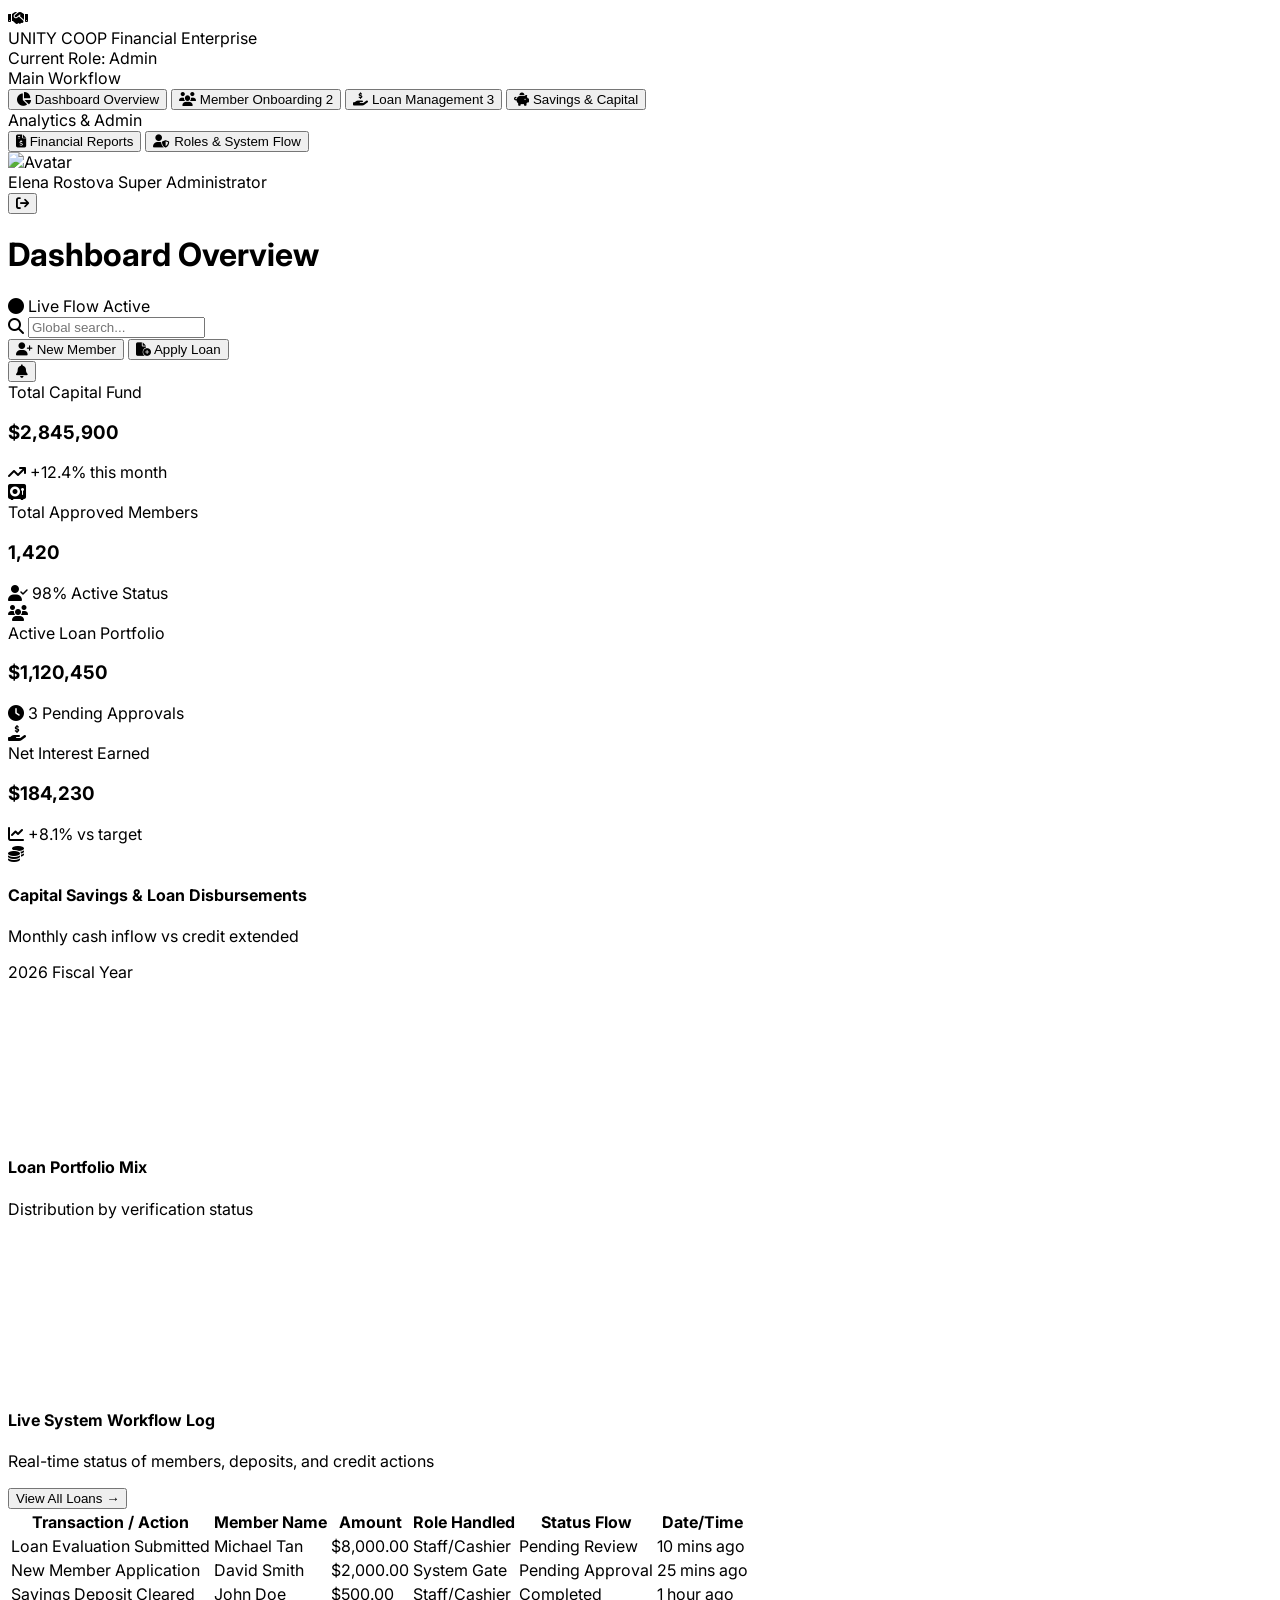
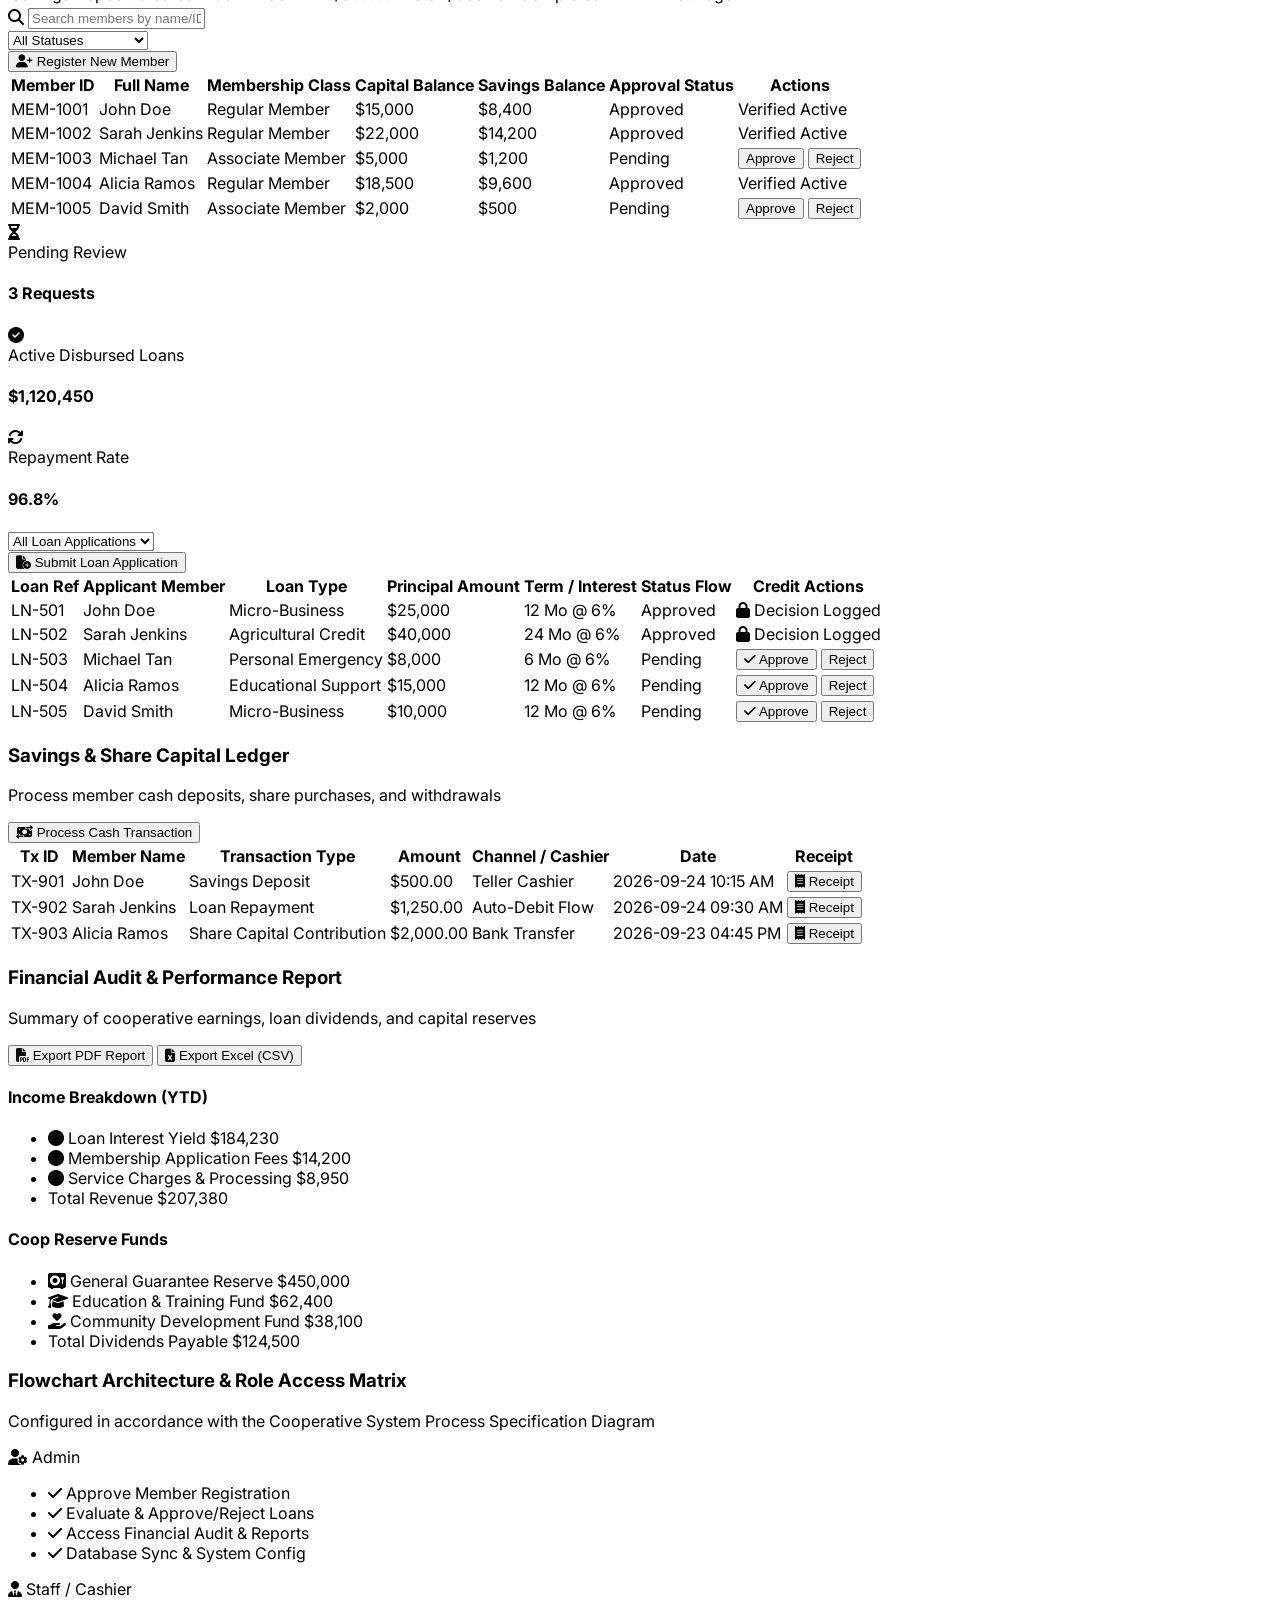
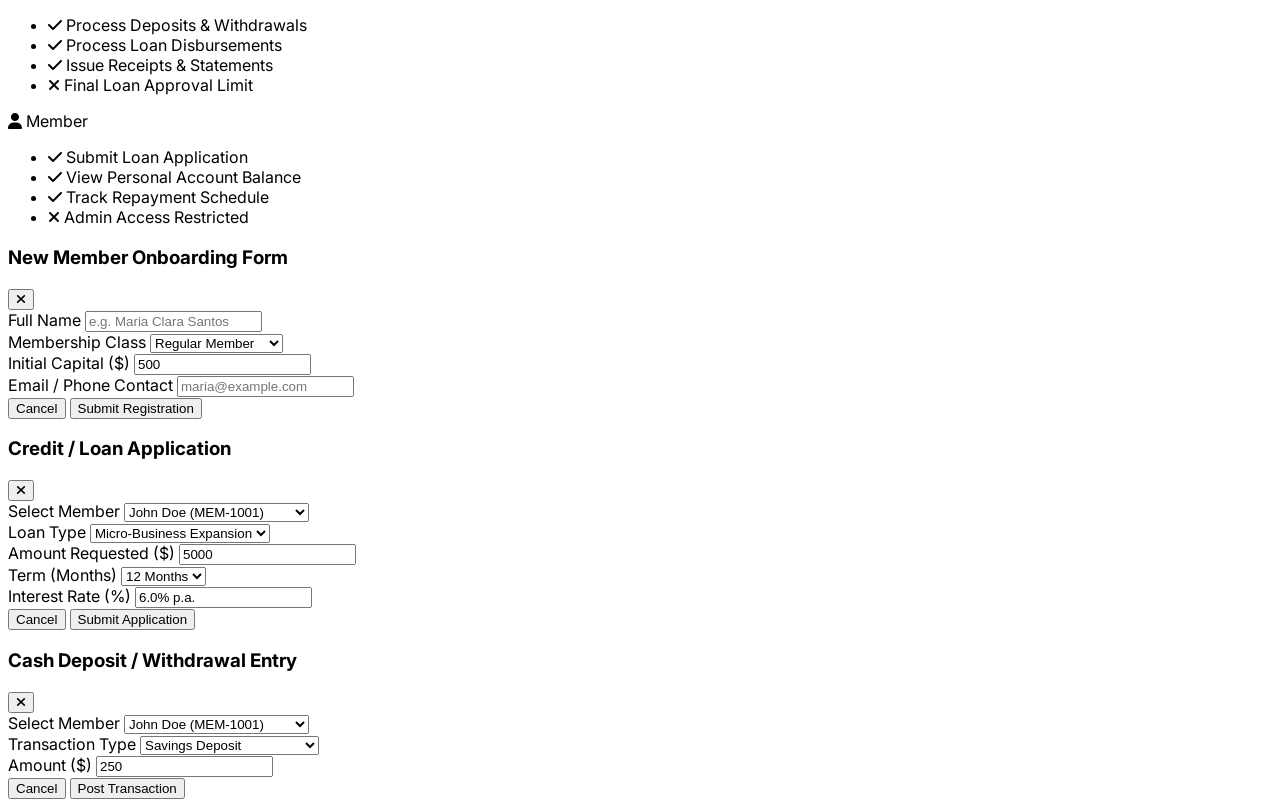
==== index.html @ 960bd4c0 "first push with revisions with the admin dashboard" ====
<!DOCTYPE html>
<html lang="en" class="h-full bg-slate-50">
<head>
    <meta charset="UTF-8">
    <meta name="viewport" content="width=device-width, initial-scale=1.0">
    <title>COOP Financial & Management Dashboard</title>
    <!-- Tailwind CSS CDN -->
    <script src="https://cdn.tailwindcss.com"></script>
    <!-- FontAwesome Icons -->
    <link rel="stylesheet" href="https://cdnjs.cloudflare.com/ajax/libs/font-awesome/6.4.0/css/all.min.css">
    <!-- Chart.js -->
    <script src="https://cdn.jsdelivr.net/npm/chart.js"></script>
    <!-- Tailwind Custom Config -->
    <script>
        tailwind.config = {
            theme: {
                extend: {
                    colors: {
                        coop: {
                            50: '#f0fdf4',
                            100: '#dcfce7',
                            500: '#22c55e',
                            600: '#16a34a',
                            700: '#15803d',
                            800: '#166534',
                            900: '#14532d',
                        }
                    }
                }
            }
        }
    </script>
    <style>
        @import url('https://fonts.googleapis.com/css2?family=Inter:wght@300;400;500;600;700&display=swap');
        body { font-family: 'Inter', sans-serif; }
        .custom-scrollbar::-webkit-scrollbar { width: 6px; height: 6px; }
        .custom-scrollbar::-webkit-scrollbar-track { background: #f1f1f1; }
        .custom-scrollbar::-webkit-scrollbar-thumb { background: #cbd5e1; border-radius: 4px; }
        .custom-scrollbar::-webkit-scrollbar-thumb:hover { background: #94a3b8; }
    </style>
</head>
<body class="h-full font-sans text-slate-800 flex overflow-hidden">

    <div id="toast-container" class="fixed top-5 right-5 z-50 flex flex-col gap-2 pointer-events-none"></div>

    <aside id="sidebar" class="w-64 bg-slate-900 text-slate-300 flex flex-col transition-all duration-300 z-30 flex-shrink-0">
        <!-- Logo / Branding -->
        <div class="h-16 flex items-center justify-between px-4 bg-slate-950 border-b border-slate-800">
            <div class="flex items-center gap-3">
                <div class="w-10 h-10 rounded-xl bg-gradient-to-tr from-coop-600 to-emerald-400 flex items-center justify-center text-white font-bold text-xl shadow-lg shadow-coop-900/50">
                    <i class="fa-solid font-bold fa-handshake"></i>
                </div>
                <div class="flex flex-col">
                    <span class="font-bold text-white text-base tracking-wide leading-tight">UNITY COOP</span>
                    <span class="text-xs text-coop-400 font-medium">Financial Enterprise</span>
                </div>
            </div>
        </div>

        <!-- Role Indicator Banner -->
        <div class="px-4 py-3 bg-slate-800/60 border-b border-slate-800 flex items-center justify-between text-xs">
            <span class="text-slate-400">Current Role:</span>
            <span id="role-badge" class="px-2 py-0.5 rounded-full bg-coop-500/20 text-coop-400 border border-coop-500/30 font-semibold uppercase tracking-wider text-[10px]">
                Admin
            </span>
        </div>

        <!-- Navigation Menu -->
        <nav class="flex-1 py-4 px-3 space-y-1 overflow-y-auto custom-scrollbar">
            <div class="px-3 pb-2 text-[11px] font-semibold text-slate-500 uppercase tracking-wider">Main Workflow</div>
            
            <button onclick="switchTab('dashboard')" id="nav-dashboard" class="nav-btn w-full flex items-center gap-3 px-3 py-2.5 rounded-lg text-sm font-medium transition-colors bg-coop-600 text-white shadow-sm">
                <i class="fa-solid fa-chart-pie w-5 text-center text-base"></i>
                <span>Dashboard Overview</span>
            </button>

            <button onclick="switchTab('members')" id="nav-members" class="nav-btn w-full flex items-center gap-3 px-3 py-2.5 rounded-lg text-sm font-medium text-slate-400 hover:text-slate-200 hover:bg-slate-800/60 transition-colors">
                <i class="fa-solid fa-users w-5 text-center text-base"></i>
                <span>Member Onboarding</span>
                <span id="pending-members-count" class="ml-auto bg-amber-500/20 text-amber-300 text-xs px-2 py-0.5 rounded-full font-bold">2</span>
            </button>

            <button onclick="switchTab('loans')" id="nav-loans" class="nav-btn w-full flex items-center gap-3 px-3 py-2.5 rounded-lg text-sm font-medium text-slate-400 hover:text-slate-200 hover:bg-slate-800/60 transition-colors">
                <i class="fa-solid fa-hand-holding-dollar w-5 text-center text-base"></i>
                <span>Loan Management</span>
                <span id="pending-loans-count" class="ml-auto bg-rose-500/20 text-rose-300 text-xs px-2 py-0.5 rounded-full font-bold">3</span>
            </button>

            <button onclick="switchTab('savings')" id="nav-savings" class="nav-btn w-full flex items-center gap-3 px-3 py-2.5 rounded-lg text-sm font-medium text-slate-400 hover:text-slate-200 hover:bg-slate-800/60 transition-colors">
                <i class="fa-solid fa-piggy-bank w-5 text-center text-base"></i>
                <span>Savings & Capital</span>
            </button>

            <div class="pt-4 px-3 pb-2 text-[11px] font-semibold text-slate-500 uppercase tracking-wider">Analytics & Admin</div>

            <button onclick="switchTab('reports')" id="nav-reports" class="nav-btn w-full flex items-center gap-3 px-3 py-2.5 rounded-lg text-sm font-medium text-slate-400 hover:text-slate-200 hover:bg-slate-800/60 transition-colors">
                <i class="fa-solid fa-file-invoice-dollar w-5 text-center text-base"></i>
                <span>Financial Reports</span>
            </button>

            <button onclick="switchTab('settings')" id="nav-settings" class="nav-btn w-full flex items-center gap-3 px-3 py-2.5 rounded-lg text-sm font-medium text-slate-400 hover:text-slate-200 hover:bg-slate-800/60 transition-colors">
                <i class="fa-solid fa-user-shield w-5 text-center text-base"></i>
                <span>Roles & System Flow</span>
            </button>
        </nav>

        <!-- User Quick Profile Footer -->
        <div class="p-3 bg-slate-950 border-t border-slate-800 flex items-center justify-between">
            <div class="flex items-center gap-3">
                <img src="https://images.unsplash.com/photo-1534528741775-53994a69daeb?auto=format&fit=crop&q=80&w=100" alt="Avatar" class="w-9 h-9 rounded-full object-cover ring-2 ring-coop-500/50">
                <div class="flex flex-col">
                    <span class="text-sm font-semibold text-slate-200 leading-none">Elena Rostova</span>
                    <span class="text-[11px] text-slate-400 mt-1">Super Administrator</span>
                </div>
            </div>
            <button onclick="toggleRoleSwitch()" title="Switch Role Mode" class="text-slate-400 hover:text-white p-1.5 rounded-md hover:bg-slate-800 transition-colors">
                <i class="fa-solid fa-arrow-right-from-bracket"></i>
            </button>
        </div>
    </aside>

    <main class="flex-1 flex flex-col min-w-0 h-full overflow-hidden bg-slate-50">
        
        <!-- Header TopBar -->
        <header class="h-16 bg-white border-b border-slate-200 px-6 flex items-center justify-between z-20 flex-shrink-0">
            <div class="flex items-center gap-4">
                <h1 id="page-title" class="text-xl font-bold text-slate-800 tracking-tight">Dashboard Overview</h1>
                <span class="hidden md:inline-block px-2.5 py-1 text-xs rounded-full bg-slate-100 text-slate-600 font-medium border border-slate-200">
                    <i class="fa-solid fa-circle text-[8px] text-coop-500 mr-1.5 animate-pulse"></i> Live Flow Active
                </span>
            </div>

            <!-- Header Quick Actions & Notifications -->
            <div class="flex items-center gap-3">
                <!-- Search Bar -->
                <div class="relative hidden sm:block">
                    <i class="fa-solid fa-magnifying-glass absolute left-3 top-1/2 -translate-y-1/2 text-slate-400 text-sm"></i>
                    <input type="text" placeholder="Global search..." class="w-48 lg:w-64 pl-9 pr-4 py-1.5 text-sm bg-slate-100 border border-slate-200 rounded-lg focus:outline-none focus:ring-2 focus:ring-coop-500 focus:bg-white transition-all">
                </div>

                <!-- Quick Action Button Modal Triggers -->
                <button onclick="openModal('register-member-modal')" class="bg-coop-600 hover:bg-coop-700 text-white text-xs md:text-sm font-medium px-3.5 py-2 rounded-lg flex items-center gap-2 shadow-sm transition-all">
                    <i class="fa-solid fa-user-plus"></i>
                    <span class="hidden sm:inline">New Member</span>
                </button>

                <button onclick="openModal('apply-loan-modal')" class="bg-indigo-600 hover:bg-indigo-700 text-white text-xs md:text-sm font-medium px-3.5 py-2 rounded-lg flex items-center gap-2 shadow-sm transition-all">
                    <i class="fa-solid fa-file-circle-plus"></i>
                    <span class="hidden sm:inline">Apply Loan</span>
                </button>

                <!-- Notifications Dropdown Trigger -->
                <div class="relative">
                    <button class="p-2 text-slate-500 hover:text-slate-700 hover:bg-slate-100 rounded-lg transition-colors relative">
                        <i class="fa-solid fa-bell text-lg"></i>
                        <span class="absolute top-1.5 right-1.5 w-2.5 h-2.5 bg-rose-500 rounded-full ring-2 ring-white"></span>
                    </button>
                </div>
            </div>
        </header>

        <div id="tab-content" class="flex-1 overflow-y-auto p-4 md:p-6 custom-scrollbar">

            <!-- ================= TAB 1: DASHBOARD OVERVIEW ================= -->
            <section id="view-dashboard" class="tab-view space-y-6">
                <!-- KPI Cards Row -->
                <div class="grid grid-cols-1 sm:grid-cols-2 lg:grid-cols-4 gap-4">
                    
                    <!-- Total Capital -->
                    <div class="bg-white p-5 rounded-2xl border border-slate-200 shadow-sm flex items-center justify-between">
                        <div>
                            <span class="text-xs font-semibold uppercase tracking-wider text-slate-400">Total Capital Fund</span>
                            <h3 id="stat-capital" class="text-2xl font-bold text-slate-800 mt-1">$2,845,900</h3>
                            <span class="text-xs text-emerald-600 font-medium inline-flex items-center gap-1 mt-1">
                                <i class="fa-solid fa-arrow-trend-up"></i> +12.4% this month
                            </span>
                        </div>
                        <div class="w-12 h-12 rounded-xl bg-coop-100 text-coop-700 flex items-center justify-center text-xl">
                            <i class="fa-solid fa-vault"></i>
                        </div>
                    </div>

                    <!-- Active Members -->
                    <div class="bg-white p-5 rounded-2xl border border-slate-200 shadow-sm flex items-center justify-between">
                        <div>
                            <span class="text-xs font-semibold uppercase tracking-wider text-slate-400">Total Approved Members</span>
                            <h3 id="stat-members" class="text-2xl font-bold text-slate-800 mt-1">1,420</h3>
                            <span class="text-xs text-emerald-600 font-medium inline-flex items-center gap-1 mt-1">
                                <i class="fa-solid fa-user-check"></i> 98% Active Status
                            </span>
                        </div>
                        <div class="w-12 h-12 rounded-xl bg-blue-100 text-blue-700 flex items-center justify-center text-xl">
                            <i class="fa-solid fa-users flex-shrink-0"></i>
                        </div>
                    </div>

                    <!-- Active Loans Released -->
                    <div class="bg-white p-5 rounded-2xl border border-slate-200 shadow-sm flex items-center justify-between">
                        <div>
                            <span class="text-xs font-semibold uppercase tracking-wider text-slate-400">Active Loan Portfolio</span>
                            <h3 id="stat-loans" class="text-2xl font-bold text-slate-800 mt-1">$1,120,450</h3>
                            <span class="text-xs text-amber-600 font-medium inline-flex items-center gap-1 mt-1">
                                <i class="fa-solid fa-clock"></i> 3 Pending Approvals
                            </span>
                        </div>
                        <div class="w-12 h-12 rounded-xl bg-amber-100 text-amber-700 flex items-center justify-center text-xl">
                            <i class="fa-solid fa-hand-holding-dollar"></i>
                        </div>
                    </div>

                    <!-- Interest Earned -->
                    <div class="bg-white p-5 rounded-2xl border border-slate-200 shadow-sm flex items-center justify-between">
                        <div>
                            <span class="text-xs font-semibold uppercase tracking-wider text-slate-400">Net Interest Earned</span>
                            <h3 id="stat-interest" class="text-2xl font-bold text-slate-800 mt-1">$184,230</h3>
                            <span class="text-xs text-emerald-600 font-medium inline-flex items-center gap-1 mt-1">
                                <i class="fa-solid fa-chart-line"></i> +8.1% vs target
                            </span>
                        </div>
                        <div class="w-12 h-12 rounded-xl bg-purple-100 text-purple-700 flex items-center justify-center text-xl">
                            <i class="fa-solid fa-coins"></i>
                        </div>
                    </div>
                </div>

                <!-- Charts Section -->
                <div class="grid grid-cols-1 lg:grid-cols-3 gap-6">
                    <!-- Main Financial Graph -->
                    <div class="lg:col-span-2 bg-white p-5 rounded-2xl border border-slate-200 shadow-sm flex flex-col">
                        <div class="flex items-center justify-between mb-4">
                            <div>
                                <h4 class="font-bold text-slate-800">Capital Savings & Loan Disbursements</h4>
                                <p class="text-xs text-slate-500">Monthly cash inflow vs credit extended</p>
                            </div>
                            <span class="text-xs font-medium px-2.5 py-1 bg-slate-100 text-slate-600 rounded-md border border-slate-200">2026 Fiscal Year</span>
                        </div>
                        <div class="flex-1 min-h-[280px]">
                            <canvas id="financialFlowChart"></canvas>
                        </div>
                    </div>

                    <!-- Loan Status Distribution -->
                    <div class="bg-white p-5 rounded-2xl border border-slate-200 shadow-sm flex flex-col">
                        <div class="flex items-center justify-between mb-4">
                            <div>
                                <h4 class="font-bold text-slate-800">Loan Portfolio Mix</h4>
                                <p class="text-xs text-slate-500">Distribution by verification status</p>
                            </div>
                        </div>
                        <div class="flex-1 min-h-[280px] flex items-center justify-center">
                            <canvas id="loanDistributionChart"></canvas>
                        </div>
                    </div>
                </div>

                <!-- Recent Activities Flow Table -->
                <div class="bg-white rounded-2xl border border-slate-200 shadow-sm overflow-hidden">
                    <div class="px-6 py-4 border-b border-slate-100 flex items-center justify-between">
                        <div>
                            <h4 class="font-bold text-slate-800">Live System Workflow Log</h4>
                            <p class="text-xs text-slate-500">Real-time status of members, deposits, and credit actions</p>
                        </div>
                        <button onclick="switchTab('loans')" class="text-xs text-coop-600 hover:text-coop-800 font-semibold">View All Loans &rarr;</button>
                    </div>
                    <div class="overflow-x-auto">
                        <table class="w-full text-left text-sm">
                            <thead class="bg-slate-50 text-slate-500 font-semibold text-xs uppercase border-b border-slate-200">
                                <tr>
                                    <th class="px-6 py-3">Transaction / Action</th>
                                    <th class="px-6 py-3">Member Name</th>
                                    <th class="px-6 py-3">Amount</th>
                                    <th class="px-6 py-3">Role Handled</th>
                                    <th class="px-6 py-3">Status Flow</th>
                                    <th class="px-6 py-3">Date/Time</th>
                                </tr>
                            </thead>
                            <tbody id="recent-logs-table" class="divide-y divide-slate-100 text-slate-700">
                                <!-- Dynamic items loaded via JavaScript -->
                            </tbody>
                        </table>
                    </div>
                </div>
            </section>

            <!-- ================= TAB 2: MEMBER MANAGEMENT ================= -->
            <section id="view-members" class="tab-view hidden space-y-6">
                <!-- Controls Header -->
                <div class="flex flex-col sm:flex-row items-start sm:items-center justify-between gap-4 bg-white p-4 rounded-xl border border-slate-200 shadow-sm">
                    <div class="flex flex-wrap items-center gap-3 w-full sm:w-auto">
                        <!-- Search Box -->
                        <div class="relative flex-1 sm:w-64">
                            <i class="fa-solid fa-magnifying-glass absolute left-3 top-1/2 -translate-y-1/2 text-slate-400 text-sm"></i>
                            <input id="member-search" oninput="renderMembersTable()" type="text" placeholder="Search members by name/ID..." class="w-full pl-9 pr-3 py-1.5 text-sm bg-slate-50 border border-slate-200 rounded-lg focus:outline-none focus:ring-2 focus:ring-coop-500">
                        </div>
                        <!-- Status Filter -->
                        <select id="member-status-filter" onchange="renderMembersTable()" class="py-1.5 px-3 text-sm bg-slate-50 border border-slate-200 rounded-lg focus:outline-none focus:ring-2 focus:ring-coop-500">
                            <option value="ALL">All Statuses</option>
                            <option value="Approved">Approved / Active</option>
                            <option value="Pending">Pending Verification</option>
                            <option value="Rejected">Rejected</option>
                        </select>
                    </div>

                    <button onclick="openModal('register-member-modal')" class="bg-coop-600 hover:bg-coop-700 text-white font-medium text-sm px-4 py-2 rounded-lg flex items-center gap-2 shadow-sm transition-all w-full sm:w-auto justify-center">
                        <i class="fa-solid fa-user-plus"></i> Register New Member
                    </button>
                </div>

                <!-- Member Table -->
                <div class="bg-white rounded-2xl border border-slate-200 shadow-sm overflow-hidden">
                    <div class="overflow-x-auto">
                        <table class="w-full text-left text-sm">
                            <thead class="bg-slate-50 text-slate-500 font-semibold text-xs uppercase border-b border-slate-200">
                                <tr>
                                    <th class="px-6 py-3.5">Member ID</th>
                                    <th class="px-6 py-3.5">Full Name</th>
                                    <th class="px-6 py-3.5">Membership Class</th>
                                    <th class="px-6 py-3.5">Capital Balance</th>
                                    <th class="px-6 py-3.5">Savings Balance</th>
                                    <th class="px-6 py-3.5">Approval Status</th>
                                    <th class="px-6 py-3.5 text-right">Actions</th>
                                </tr>
                            </thead>
                            <tbody id="members-table-body" class="divide-y divide-slate-100">
                                <!-- Rendered dynamically -->
                            </tbody>
                        </table>
                    </div>
                </div>
            </section>

            <!-- ================= TAB 3: LOAN MANAGEMENT ================= -->
            <section id="view-loans" class="tab-view hidden space-y-6">
                <!-- Header Stats Cards for Loans -->
                <div class="grid grid-cols-1 md:grid-cols-3 gap-4">
                    <div class="bg-white p-4 rounded-xl border border-slate-200 flex items-center gap-4">
                        <div class="p-3 bg-amber-50 text-amber-600 rounded-lg text-lg"><i class="fa-solid fa-hourglass-half"></i></div>
                        <div>
                            <span class="text-xs text-slate-400 font-medium">Pending Review</span>
                            <h4 id="count-pending-loans" class="text-xl font-bold text-slate-800">3 Requests</h4>
                        </div>
                    </div>
                    <div class="bg-white p-4 rounded-xl border border-slate-200 flex items-center gap-4">
                        <div class="p-3 bg-emerald-50 text-emerald-600 rounded-lg text-lg"><i class="fa-solid fa-circle-check"></i></div>
                        <div>
                            <span class="text-xs text-slate-400 font-medium">Active Disbursed Loans</span>
                            <h4 id="count-active-loans" class="text-xl font-bold text-slate-800">$1,120,450</h4>
                        </div>
                    </div>
                    <div class="bg-white p-4 rounded-xl border border-slate-200 flex items-center gap-4">
                        <div class="p-3 bg-blue-50 text-blue-600 rounded-lg text-lg"><i class="fa-solid fa-arrows-rotate"></i></div>
                        <div>
                            <span class="text-xs text-slate-400 font-medium">Repayment Rate</span>
                            <h4 class="text-xl font-bold text-slate-800">96.8%</h4>
                        </div>
                    </div>
                </div>

                <!-- Loan Filters & Trigger -->
                <div class="flex flex-col sm:flex-row items-center justify-between gap-4 bg-white p-4 rounded-xl border border-slate-200 shadow-sm">
                    <div class="flex items-center gap-3 w-full sm:w-auto">
                        <select id="loan-status-filter" onchange="renderLoansTable()" class="py-1.5 px-3 text-sm bg-slate-50 border border-slate-200 rounded-lg focus:outline-none focus:ring-2 focus:ring-coop-500">
                            <option value="ALL">All Loan Applications</option>
                            <option value="Pending">Pending Evaluation</option>
                            <option value="Approved">Approved / Active</option>
                            <option value="Rejected">Rejected</option>
                            <option value="Fully Paid">Fully Paid</option>
                        </select>
                    </div>

                    <button onclick="openModal('apply-loan-modal')" class="bg-indigo-600 hover:bg-indigo-700 text-white font-medium text-sm px-4 py-2 rounded-lg flex items-center gap-2 shadow-sm transition-all w-full sm:w-auto justify-center">
                        <i class="fa-solid fa-file-circle-plus"></i> Submit Loan Application
                    </button>
                </div>

                <!-- Loans Table -->
                <div class="bg-white rounded-2xl border border-slate-200 shadow-sm overflow-hidden">
                    <div class="overflow-x-auto">
                        <table class="w-full text-left text-sm">
                            <thead class="bg-slate-50 text-slate-500 font-semibold text-xs uppercase border-b border-slate-200">
                                <tr>
                                    <th class="px-6 py-3.5">Loan Ref</th>
                                    <th class="px-6 py-3.5">Applicant Member</th>
                                    <th class="px-6 py-3.5">Loan Type</th>
                                    <th class="px-6 py-3.5">Principal Amount</th>
                                    <th class="px-6 py-3.5">Term / Interest</th>
                                    <th class="px-6 py-3.5">Status Flow</th>
                                    <th class="px-6 py-3.5 text-right">Credit Actions</th>
                                </tr>
                            </thead>
                            <tbody id="loans-table-body" class="divide-y divide-slate-100">
                                <!-- Rendered dynamically -->
                            </tbody>
                        </table>
                    </div>
                </div>
            </section>

            <!-- ================= TAB 4: SAVINGS & CAPITAL ================= -->
            <section id="view-savings" class="tab-view hidden space-y-6">
                <div class="flex items-center justify-between bg-white p-4 rounded-xl border border-slate-200 shadow-sm">
                    <div>
                        <h3 class="font-bold text-slate-800">Savings & Share Capital Ledger</h3>
                        <p class="text-xs text-slate-500">Process member cash deposits, share purchases, and withdrawals</p>
                    </div>

                    <button onclick="openModal('deposit-withdrawal-modal')" class="bg-coop-600 hover:bg-coop-700 text-white text-sm font-medium px-4 py-2 rounded-lg flex items-center gap-2 shadow-sm">
                        <i class="fa-solid fa-money-bill-transfer"></i> Process Cash Transaction
                    </button>
                </div>

                <!-- Savings Table -->
                <div class="bg-white rounded-2xl border border-slate-200 shadow-sm overflow-hidden">
                    <div class="overflow-x-auto">
                        <table class="w-full text-left text-sm">
                            <thead class="bg-slate-50 text-slate-500 font-semibold text-xs uppercase border-b border-slate-200">
                                <tr>
                                    <th class="px-6 py-3.5">Tx ID</th>
                                    <th class="px-6 py-3.5">Member Name</th>
                                    <th class="px-6 py-3.5">Transaction Type</th>
                                    <th class="px-6 py-3.5">Amount</th>
                                    <th class="px-6 py-3.5">Channel / Cashier</th>
                                    <th class="px-6 py-3.5">Date</th>
                                    <th class="px-6 py-3.5 text-right">Receipt</th>
                                </tr>
                            </thead>
                            <tbody id="transactions-table-body" class="divide-y divide-slate-100">
                                <!-- Dynamic Content -->
                            </tbody>
                        </table>
                    </div>
                </div>
            </section>

            <!-- ================= TAB 5: REPORTS & ANALYTICS ================= -->
            <section id="view-reports" class="tab-view hidden space-y-6">
                <!-- Report Header Bar -->
                <div class="bg-white p-5 rounded-2xl border border-slate-200 shadow-sm flex flex-col md:flex-row md:items-center justify-between gap-4">
                    <div>
                        <h3 class="font-bold text-slate-800 text-lg">Financial Audit & Performance Report</h3>
                        <p class="text-xs text-slate-500">Summary of cooperative earnings, loan dividends, and capital reserves</p>
                    </div>

                    <div class="flex items-center gap-3">
                        <button onclick="triggerExport('PDF')" class="px-4 py-2 bg-slate-100 hover:bg-slate-200 text-slate-700 border border-slate-300 rounded-lg text-sm font-medium flex items-center gap-2">
                            <i class="fa-solid fa-file-pdf text-rose-600"></i> Export PDF Report
                        </button>
                        <button onclick="triggerExport('Excel')" class="px-4 py-2 bg-slate-100 hover:bg-slate-200 text-slate-700 border border-slate-300 rounded-lg text-sm font-medium flex items-center gap-2">
                            <i class="fa-solid fa-file-excel text-emerald-600"></i> Export Excel (CSV)
                        </button>
                    </div>
                </div>

                <!-- Analytics Breakdown Grid -->
                <div class="grid grid-cols-1 md:grid-cols-2 gap-6">
                    <div class="bg-white p-5 rounded-2xl border border-slate-200 shadow-sm">
                        <h4 class="font-bold text-slate-800 mb-2">Income Breakdown (YTD)</h4>
                        <ul class="divide-y divide-slate-100 text-sm">
                            <li class="py-3 flex justify-between">
                                <span class="text-slate-600"><i class="fa-solid fa-circle text-[10px] text-coop-500 mr-2"></i> Loan Interest Yield</span>
                                <span class="font-bold text-slate-800">$184,230</span>
                            </li>
                            <li class="py-3 flex justify-between">
                                <span class="text-slate-600"><i class="fa-solid fa-circle text-[10px] text-blue-500 mr-2"></i> Membership Application Fees</span>
                                <span class="font-bold text-slate-800">$14,200</span>
                            </li>
                            <li class="py-3 flex justify-between">
                                <span class="text-slate-600"><i class="fa-solid fa-circle text-[10px] text-amber-500 mr-2"></i> Service Charges & Processing</span>
                                <span class="font-bold text-slate-800">$8,950</span>
                            </li>
                            <li class="py-3 flex justify-between font-bold border-t-2 border-slate-200 pt-3">
                                <span>Total Revenue</span>
                                <span class="text-coop-700">$207,380</span>
                            </li>
                        </ul>
                    </div>

                    <div class="bg-white p-5 rounded-2xl border border-slate-200 shadow-sm">
                        <h4 class="font-bold text-slate-800 mb-2">Coop Reserve Funds</h4>
                        <ul class="divide-y divide-slate-100 text-sm">
                            <li class="py-3 flex justify-between">
                                <span class="text-slate-600"><i class="fa-solid fa-vault mr-2 text-slate-400"></i> General Guarantee Reserve</span>
                                <span class="font-bold text-slate-800">$450,000</span>
                            </li>
                            <li class="py-3 flex justify-between">
                                <span class="text-slate-600"><i class="fa-solid fa-graduation-cap mr-2 text-slate-400"></i> Education & Training Fund</span>
                                <span class="font-bold text-slate-800">$62,400</span>
                            </li>
                            <li class="py-3 flex justify-between">
                                <span class="text-slate-600"><i class="fa-solid fa-hand-holding-heart mr-2 text-slate-400"></i> Community Development Fund</span>
                                <span class="font-bold text-slate-800">$38,100</span>
                            </li>
                            <li class="py-3 flex justify-between font-bold border-t-2 border-slate-200 pt-3">
                                <span>Total Dividends Payable</span>
                                <span class="text-indigo-600">$124,500</span>
                            </li>
                        </ul>
                    </div>
                </div>
            </section>

            <!-- ================= TAB 6: ROLES & SYSTEM FLOW ================= -->
            <section id="view-settings" class="tab-view hidden space-y-6">
                <!-- System Architecture Map Reference -->
                <div class="bg-white p-6 rounded-2xl border border-slate-200 shadow-sm">
                    <h3 class="font-bold text-slate-800 text-lg mb-1">Flowchart Architecture & Role Access Matrix</h3>
                    <p class="text-xs text-slate-500 mb-6">Configured in accordance with the Cooperative System Process Specification Diagram</p>

                    <div class="grid grid-cols-1 md:grid-cols-3 gap-6">
                        <!-- Admin Card -->
                        <div class="p-4 rounded-xl border border-slate-200 bg-slate-50/50">
                            <div class="flex items-center gap-2 mb-3">
                                <span class="p-2 rounded-lg bg-coop-100 text-coop-800 text-xs font-bold uppercase"><i class="fa-solid fa-user-gear mr-1"></i> Admin</span>
                            </div>
                            <ul class="text-xs space-y-2 text-slate-600">
                                <li class="flex items-center gap-1.5"><i class="fa-solid fa-check text-coop-600"></i> Approve Member Registration</li>
                                <li class="flex items-center gap-1.5"><i class="fa-solid fa-check text-coop-600"></i> Evaluate & Approve/Reject Loans</li>
                                <li class="flex items-center gap-1.5"><i class="fa-solid fa-check text-coop-600"></i> Access Financial Audit & Reports</li>
                                <li class="flex items-center gap-1.5"><i class="fa-solid fa-check text-coop-600"></i> Database Sync & System Config</li>
                            </ul>
                        </div>

                        <!-- Staff / Cashier Card -->
                        <div class="p-4 rounded-xl border border-slate-200 bg-slate-50/50">
                            <div class="flex items-center gap-2 mb-3">
                                <span class="p-2 rounded-lg bg-blue-100 text-blue-800 text-xs font-bold uppercase"><i class="fa-solid fa-user-tie mr-1"></i> Staff / Cashier</span>
                            </div>
                            <ul class="text-xs space-y-2 text-slate-600">
                                <li class="flex items-center gap-1.5"><i class="fa-solid fa-check text-coop-600"></i> Process Deposits & Withdrawals</li>
                                <li class="flex items-center gap-1.5"><i class="fa-solid fa-check text-coop-600"></i> Process Loan Disbursements</li>
                                <li class="flex items-center gap-1.5"><i class="fa-solid fa-check text-coop-600"></i> Issue Receipts & Statements</li>
                                <li class="flex items-center gap-1.5"><i class="fa-solid fa-xmark text-slate-400"></i> Final Loan Approval Limit</li>
                            </ul>
                        </div>

                        <!-- Member Card -->
                        <div class="p-4 rounded-xl border border-slate-200 bg-slate-50/50">
                            <div class="flex items-center gap-2 mb-3">
                                <span class="p-2 rounded-lg bg-purple-100 text-purple-800 text-xs font-bold uppercase"><i class="fa-solid fa-user mr-1"></i> Member</span>
                            </div>
                            <ul class="text-xs space-y-2 text-slate-600">
                                <li class="flex items-center gap-1.5"><i class="fa-solid fa-check text-coop-600"></i> Submit Loan Application</li>
                                <li class="flex items-center gap-1.5"><i class="fa-solid fa-check text-coop-600"></i> View Personal Account Balance</li>
                                <li class="flex items-center gap-1.5"><i class="fa-solid fa-check text-coop-600"></i> Track Repayment Schedule</li>
                                <li class="flex items-center gap-1.5"><i class="fa-solid fa-xmark text-slate-400"></i> Admin Access Restricted</li>
                            </ul>
                        </div>
                    </div>
                </div>
            </section>
        </div>
    </main>

    
    <!-- MODAL 1: REGISTER MEMBER MODAL -->
    <div id="register-member-modal" class="fixed inset-0 z-50 flex items-center justify-center bg-slate-900/50 backdrop-blur-sm hidden transition-opacity">
        <div class="bg-white rounded-2xl shadow-xl w-full max-w-lg overflow-hidden transform transition-all p-6">
            <div class="flex items-center justify-between pb-4 border-b border-slate-100">
                <h3 class="font-bold text-slate-800 text-lg">New Member Onboarding Form</h3>
                <button onclick="closeModal('register-member-modal')" class="text-slate-400 hover:text-slate-600 p-1 rounded-lg">
                    <i class="fa-solid fa-xmark text-xl"></i>
                </button>
            </div>

            <form id="form-register-member" onsubmit="handleRegisterMember(event)" class="mt-4 space-y-4">
                <div>
                    <label class="block text-xs font-semibold text-slate-600 uppercase mb-1">Full Name</label>
                    <input type="text" id="reg-name" required placeholder="e.g. Maria Clara Santos" class="w-full px-3 py-2 text-sm border border-slate-200 rounded-lg focus:ring-2 focus:ring-coop-500 focus:outline-none">
                </div>

                <div class="grid grid-cols-2 gap-4">
                    <div>
                        <label class="block text-xs font-semibold text-slate-600 uppercase mb-1">Membership Class</label>
                        <select id="reg-class" class="w-full px-3 py-2 text-sm border border-slate-200 rounded-lg focus:ring-2 focus:ring-coop-500 focus:outline-none">
                            <option value="Regular Member">Regular Member</option>
                            <option value="Associate Member">Associate Member</option>
                        </select>
                    </div>
                    <div>
                        <label class="block text-xs font-semibold text-slate-600 uppercase mb-1">Initial Capital ($)</label>
                        <input type="number" id="reg-capital" required min="100" value="500" class="w-full px-3 py-2 text-sm border border-slate-200 rounded-lg focus:ring-2 focus:ring-coop-500 focus:outline-none">
                    </div>
                </div>

                <div>
                    <label class="block text-xs font-semibold text-slate-600 uppercase mb-1">Email / Phone Contact</label>
                    <input type="text" id="reg-contact" placeholder="maria@example.com" class="w-full px-3 py-2 text-sm border border-slate-200 rounded-lg focus:ring-2 focus:ring-coop-500 focus:outline-none">
                </div>

                <div class="pt-4 border-t border-slate-100 flex items-center justify-end gap-3">
                    <button type="button" onclick="closeModal('register-member-modal')" class="px-4 py-2 text-sm text-slate-600 hover:bg-slate-100 rounded-lg">Cancel</button>
                    <button type="submit" class="px-4 py-2 text-sm bg-coop-600 hover:bg-coop-700 text-white font-medium rounded-lg shadow-sm">Submit Registration</button>
                </div>
            </form>
        </div>
    </div>

    <!-- MODAL 2: APPLY FOR LOAN MODAL -->
    <div id="apply-loan-modal" class="fixed inset-0 z-50 flex items-center justify-center bg-slate-900/50 backdrop-blur-sm hidden transition-opacity">
        <div class="bg-white rounded-2xl shadow-xl w-full max-w-lg overflow-hidden transform transition-all p-6">
            <div class="flex items-center justify-between pb-4 border-b border-slate-100">
                <h3 class="font-bold text-slate-800 text-lg">Credit / Loan Application</h3>
                <button onclick="closeModal('apply-loan-modal')" class="text-slate-400 hover:text-slate-600 p-1 rounded-lg">
                    <i class="fa-solid fa-xmark text-xl"></i>
                </button>
            </div>

            <form id="form-apply-loan" onsubmit="handleApplyLoan(event)" class="mt-4 space-y-4">
                <div>
                    <label class="block text-xs font-semibold text-slate-600 uppercase mb-1">Select Member</label>
                    <select id="loan-member-id" required class="w-full px-3 py-2 text-sm border border-slate-200 rounded-lg focus:ring-2 focus:ring-coop-500 focus:outline-none">
                        <!-- Populated dynamically -->
                    </select>
                </div>

                <div class="grid grid-cols-2 gap-4">
                    <div>
                        <label class="block text-xs font-semibold text-slate-600 uppercase mb-1">Loan Type</label>
                        <select id="loan-type" class="w-full px-3 py-2 text-sm border border-slate-200 rounded-lg focus:ring-2 focus:ring-coop-500 focus:outline-none">
                            <option value="Micro-Business">Micro-Business Expansion</option>
                            <option value="Personal Emergency">Personal Emergency</option>
                            <option value="Agricultural Credit">Agricultural Credit</option>
                            <option value="Educational Support">Educational Support</option>
                        </select>
                    </div>
                    <div>
                        <label class="block text-xs font-semibold text-slate-600 uppercase mb-1">Amount Requested ($)</label>
                        <input type="number" id="loan-amount" required min="500" value="5000" class="w-full px-3 py-2 text-sm border border-slate-200 rounded-lg focus:ring-2 focus:ring-coop-500 focus:outline-none">
                    </div>
                </div>

                <div class="grid grid-cols-2 gap-4">
                    <div>
                        <label class="block text-xs font-semibold text-slate-600 uppercase mb-1">Term (Months)</label>
                        <select id="loan-term" class="w-full px-3 py-2 text-sm border border-slate-200 rounded-lg focus:ring-2 focus:ring-coop-500 focus:outline-none">
                            <option value="6">6 Months</option>
                            <option value="12" selected>12 Months</option>
                            <option value="24">24 Months</option>
                        </select>
                    </div>
                    <div>
                        <label class="block text-xs font-semibold text-slate-600 uppercase mb-1">Interest Rate (%)</label>
                        <input type="text" value="6.0% p.a." readonly class="w-full px-3 py-2 text-sm bg-slate-100 border border-slate-200 text-slate-500 rounded-lg">
                    </div>
                </div>

                <div class="pt-4 border-t border-slate-100 flex items-center justify-end gap-3">
                    <button type="button" onclick="closeModal('apply-loan-modal')" class="px-4 py-2 text-sm text-slate-600 hover:bg-slate-100 rounded-lg">Cancel</button>
                    <button type="submit" class="px-4 py-2 text-sm bg-indigo-600 hover:bg-indigo-700 text-white font-medium rounded-lg shadow-sm">Submit Application</button>
                </div>
            </form>
        </div>
    </div>

    <!-- MODAL 3: CASH DEPOSIT / WITHDRAWAL MODAL -->
    <div id="deposit-withdrawal-modal" class="fixed inset-0 z-50 flex items-center justify-center bg-slate-900/50 backdrop-blur-sm hidden transition-opacity">
        <div class="bg-white rounded-2xl shadow-xl w-full max-w-lg overflow-hidden transform transition-all p-6">
            <div class="flex items-center justify-between pb-4 border-b border-slate-100">
                <h3 class="font-bold text-slate-800 text-lg">Cash Deposit / Withdrawal Entry</h3>
                <button onclick="closeModal('deposit-withdrawal-modal')" class="text-slate-400 hover:text-slate-600 p-1 rounded-lg">
                    <i class="fa-solid fa-xmark text-xl"></i>
                </button>
            </div>

            <form id="form-tx" onsubmit="handleTransactionSubmit(event)" class="mt-4 space-y-4">
                <div>
                    <label class="block text-xs font-semibold text-slate-600 uppercase mb-1">Select Member</label>
                    <select id="tx-member-id" required class="w-full px-3 py-2 text-sm border border-slate-200 rounded-lg focus:ring-2 focus:ring-coop-500 focus:outline-none">
                        <!-- Populated dynamically -->
                    </select>
                </div>

                <div class="grid grid-cols-2 gap-4">
                    <div>
                        <label class="block text-xs font-semibold text-slate-600 uppercase mb-1">Transaction Type</label>
                        <select id="tx-type" class="w-full px-3 py-2 text-sm border border-slate-200 rounded-lg focus:ring-2 focus:ring-coop-500 focus:outline-none">
                            <option value="Deposit">Savings Deposit</option>
                            <option value="Share Capital">Share Capital Contribution</option>
                            <option value="Withdrawal">Savings Withdrawal</option>
                            <option value="Loan Payment">Loan Repayment</option>
                        </select>
                    </div>
                    <div>
                        <label class="block text-xs font-semibold text-slate-600 uppercase mb-1">Amount ($)</label>
                        <input type="number" id="tx-amount" required min="10" value="250" class="w-full px-3 py-2 text-sm border border-slate-200 rounded-lg focus:ring-2 focus:ring-coop-500 focus:outline-none">
                    </div>
                </div>

                <div class="pt-4 border-t border-slate-100 flex items-center justify-end gap-3">
                    <button type="button" onclick="closeModal('deposit-withdrawal-modal')" class="px-4 py-2 text-sm text-slate-600 hover:bg-slate-100 rounded-lg">Cancel</button>
                    <button type="submit" class="px-4 py-2 text-sm bg-coop-600 hover:bg-coop-700 text-white font-medium rounded-lg shadow-sm">Post Transaction</button>
                </div>
            </form>
        </div>
    </div>

    <script>
        // Global Application State (Flow Chart Synced Data)
        let membersData = [
            { id: 'MEM-1001', name: 'John Doe', type: 'Regular Member', capital: 15000, savings: 8400, status: 'Approved' },
            { id: 'MEM-1002', name: 'Sarah Jenkins', type: 'Regular Member', capital: 22000, savings: 14200, status: 'Approved' },
            { id: 'MEM-1003', name: 'Michael Tan', type: 'Associate Member', capital: 5000, savings: 1200, status: 'Pending' },
            { id: 'MEM-1004', name: 'Alicia Ramos', type: 'Regular Member', capital: 18500, savings: 9600, status: 'Approved' },
            { id: 'MEM-1005', name: 'David Smith', type: 'Associate Member', capital: 2000, savings: 500, status: 'Pending' }
        ];

        let loansData = [
            { id: 'LN-501', memberId: 'MEM-1001', memberName: 'John Doe', type: 'Micro-Business', amount: 25000, term: '12 Mo', interest: '6%', status: 'Approved' },
            { id: 'LN-502', memberId: 'MEM-1002', memberName: 'Sarah Jenkins', type: 'Agricultural Credit', amount: 40000, term: '24 Mo', interest: '6%', status: 'Approved' },
            { id: 'LN-503', memberId: 'MEM-1003', memberName: 'Michael Tan', type: 'Personal Emergency', amount: 8000, term: '6 Mo', interest: '6%', status: 'Pending' },
            { id: 'LN-504', memberId: 'MEM-1004', memberName: 'Alicia Ramos', type: 'Educational Support', amount: 15000, term: '12 Mo', interest: '6%', status: 'Pending' },
            { id: 'LN-505', memberId: 'MEM-1005', memberName: 'David Smith', type: 'Micro-Business', amount: 10000, term: '12 Mo', interest: '6%', status: 'Pending' }
        ];

        let transactionsData = [
            { id: 'TX-901', memberName: 'John Doe', type: 'Savings Deposit', amount: '$500.00', channel: 'Teller Cashier', date: '2026-09-24 10:15 AM' },
            { id: 'TX-902', memberName: 'Sarah Jenkins', type: 'Loan Repayment', amount: '$1,250.00', channel: 'Auto-Debit Flow', date: '2026-09-24 09:30 AM' },
            { id: 'TX-903', memberName: 'Alicia Ramos', type: 'Share Capital Contribution', amount: '$2,000.00', channel: 'Bank Transfer', date: '2026-09-23 04:45 PM' }
        ];

        let systemLogs = [
            { action: 'Loan Evaluation Submitted', member: 'Michael Tan', amount: '$8,000.00', role: 'Staff/Cashier', status: 'Pending Review', date: '10 mins ago' },
            { action: 'New Member Application', member: 'David Smith', amount: '$2,000.00', role: 'System Gate', status: 'Pending Approval', date: '25 mins ago' },
            { action: 'Savings Deposit Cleared', member: 'John Doe', amount: '$500.00', role: 'Staff/Cashier', status: 'Completed', date: '1 hour ago' }
        ];

        let currentRole = 'Admin'; // Admin | Cashier | Member
        let financialChartInstance = null;
        let loanChartInstance = null;

        // Initialize App on DOM Ready
        window.onload = function() {
            renderRecentLogs();
            renderMembersTable();
            renderLoansTable();
            renderTransactionsTable();
            populateMemberDropdowns();
            initCharts();
            updateCounts();
        };

        // Navigation Switching Logic
        function switchTab(tabName) {
            // Hide all tabs
            document.querySelectorAll('.tab-view').forEach(view => view.classList.add('hidden'));
            
            // Deactivate all nav buttons
            document.querySelectorAll('.nav-btn').forEach(btn => {
                btn.classList.remove('bg-coop-600', 'text-white', 'shadow-sm');
                btn.classList.add('text-slate-400', 'hover:text-slate-200', 'hover:bg-slate-800/60');
            });

            // Show selected tab
            const targetView = document.getElementById(`view-${tabName}`);
            if(targetView) targetView.classList.remove('hidden');

            // Highlight active button
            const activeBtn = document.getElementById(`nav-${tabName}`);
            if(activeBtn) {
                activeBtn.classList.add('bg-coop-600', 'text-white', 'shadow-sm');
                activeBtn.classList.remove('text-slate-400', 'hover:text-slate-200', 'hover:bg-slate-800/60');
            }

            // Update Header Title
            const titles = {
                'dashboard': 'Dashboard Overview',
                'members': 'Member Management & Onboarding',
                'loans': 'Loan Application & Credit Workflow',
                'savings': 'Savings & Financial Transactions',
                'reports': 'Financial Audit & Reports',
                'settings': 'Role & Architecture Specification'
            };
            document.getElementById('page-title').innerText = titles[tabName] || 'Dashboard';
        }

        function renderRecentLogs() {
            const tbody = document.getElementById('recent-logs-table');
            tbody.innerHTML = systemLogs.map(log => `
                <tr class="hover:bg-slate-50 transition-colors">
                    <td class="px-6 py-4 font-semibold text-slate-800">${log.action}</td>
                    <td class="px-6 py-4">${log.member}</td>
                    <td class="px-6 py-4 font-medium text-slate-800">${log.amount}</td>
                    <td class="px-6 py-4"><span class="px-2 py-1 bg-slate-100 text-slate-600 rounded text-xs">${log.role}</span></td>
                    <td class="px-6 py-4">
                        <span class="px-2.5 py-1 rounded-full text-xs font-semibold ${
                            log.status === 'Completed' ? 'bg-emerald-100 text-emerald-800' : 'bg-amber-100 text-amber-800'
                        }">${log.status}</span>
                    </td>
                    <td class="px-6 py-4 text-xs text-slate-400">${log.date}</td>
                </tr>
            `).join('');
        }

        function renderMembersTable() {
            const tbody = document.getElementById('members-table-body');
            const searchVal = document.getElementById('member-search').value.toLowerCase();
            const statusVal = document.getElementById('member-status-filter').value;

            const filtered = membersData.filter(m => {
                const matchesSearch = m.name.toLowerCase().includes(searchVal) || m.id.toLowerCase().includes(searchVal);
                const matchesStatus = statusVal === 'ALL' || m.status === statusVal;
                return matchesSearch && matchesStatus;
            });

            tbody.innerHTML = filtered.map(m => `
                <tr class="hover:bg-slate-50 transition-colors">
                    <td class="px-6 py-4 font-mono text-xs text-slate-500">${m.id}</td>
                    <td class="px-6 py-4 font-bold text-slate-800">${m.name}</td>
                    <td class="px-6 py-4 text-xs"><span class="px-2.5 py-1 bg-slate-100 text-slate-700 rounded-md font-medium">${m.type}</span></td>
                    <td class="px-6 py-4 font-medium text-slate-800">$${m.capital.toLocaleString()}</td>
                    <td class="px-6 py-4 font-medium text-coop-700">$${m.savings.toLocaleString()}</td>
                    <td class="px-6 py-4">
                        <span class="px-2.5 py-1 rounded-full text-xs font-semibold ${
                            m.status === 'Approved' ? 'bg-emerald-100 text-emerald-800' : 
                            m.status === 'Pending' ? 'bg-amber-100 text-amber-800' : 'bg-rose-100 text-rose-800'
                        }">${m.status}</span>
                    </td>
                    <td class="px-6 py-4 text-right space-x-1">
                        ${m.status === 'Pending' ? `
                            <button onclick="approveMember('${m.id}')" class="px-2.5 py-1 bg-coop-600 hover:bg-coop-700 text-white rounded text-xs font-medium transition-all shadow-sm">
                                Approve
                            </button>
                            <button onclick="rejectMember('${m.id}')" class="px-2.5 py-1 bg-rose-600 hover:bg-rose-700 text-white rounded text-xs font-medium transition-all shadow-sm">
                                Reject
                            </button>
                        ` : `
                            <span class="text-xs text-slate-400 font-medium">Verified Active</span>
                        `}
                    </td>
                </tr>
            `).join('');
        }

        function renderLoansTable() {
            const tbody = document.getElementById('loans-table-body');
            const statusVal = document.getElementById('loan-status-filter').value;

            const filtered = loansData.filter(l => statusVal === 'ALL' || l.status === statusVal);

            tbody.innerHTML = filtered.map(l => `
                <tr class="hover:bg-slate-50 transition-colors">
                    <td class="px-6 py-4 font-mono text-xs text-slate-500">${l.id}</td>
                    <td class="px-6 py-4 font-bold text-slate-800">${l.memberName}</td>
                    <td class="px-6 py-4 text-xs font-medium text-slate-600">${l.type}</td>
                    <td class="px-6 py-4 font-bold text-slate-900">$${l.amount.toLocaleString()}</td>
                    <td class="px-6 py-4 text-xs">${l.term} @ ${l.interest}</td>
                    <td class="px-6 py-4">
                        <span class="px-2.5 py-1 rounded-full text-xs font-semibold ${
                            l.status === 'Approved' ? 'bg-emerald-100 text-emerald-800' : 
                            l.status === 'Pending' ? 'bg-amber-100 text-amber-800' : 'bg-rose-100 text-rose-800'
                        }">${l.status}</span>
                    </td>
                    <td class="px-6 py-4 text-right space-x-1">
                        ${l.status === 'Pending' ? `
                            <button onclick="approveLoan('${l.id}')" class="px-2.5 py-1 bg-emerald-600 hover:bg-emerald-700 text-white rounded text-xs font-medium shadow-sm">
                                <i class="fa-solid fa-check mr-1"></i> Approve
                            </button>
                            <button onclick="rejectLoan('${l.id}')" class="px-2.5 py-1 bg-rose-600 hover:bg-rose-700 text-white rounded text-xs font-medium shadow-sm">
                                Reject
                            </button>
                        ` : `
                            <span class="text-xs text-slate-400"><i class="fa-solid fa-lock text-slate-300 mr-1"></i> Decision Logged</span>
                        `}
                    </td>
                </tr>
            `).join('');
        }

        function renderTransactionsTable() {
            const tbody = document.getElementById('transactions-table-body');
            tbody.innerHTML = transactionsData.map(t => `
                <tr class="hover:bg-slate-50 transition-colors">
                    <td class="px-6 py-4 font-mono text-xs text-slate-500">${t.id}</td>
                    <td class="px-6 py-4 font-bold text-slate-800">${t.memberName}</td>
                    <td class="px-6 py-4"><span class="px-2 py-1 bg-blue-50 text-blue-700 rounded text-xs font-medium">${t.type}</span></td>
                    <td class="px-6 py-4 font-bold text-emerald-600">${t.amount}</td>
                    <td class="px-6 py-4 text-xs text-slate-500">${t.channel}</td>
                    <td class="px-6 py-4 text-xs text-slate-400">${t.date}</td>
                    <td class="px-6 py-4 text-right">
                        <button onclick="showToast('Receipt Generated for ${t.id}', 'info')" class="text-coop-600 hover:text-coop-800 text-xs font-semibold">
                            <i class="fa-solid fa-receipt mr-1"></i> Receipt
                        </button>
                    </td>
                </tr>
            `).join('');
        }

        // Action Handlers
        function approveMember(id) {
            const m = membersData.find(x => x.id === id);
            if(m) {
                m.status = 'Approved';
                renderMembersTable();
                updateCounts();
                showToast(`Member ${m.name} verified & approved!`, 'success');
                addSystemLog('Member Approved', m.name, `$${m.capital}`, 'Admin Gate', 'Completed');
            }
        }

        function rejectMember(id) {
            const m = membersData.find(x => x.id === id);
            if(m) {
                m.status = 'Rejected';
                renderMembersTable();
                updateCounts();
                showToast(`Member registration rejected.`, 'error');
            }
        }

        function approveLoan(id) {
            const l = loansData.find(x => x.id === id);
            if(l) {
                l.status = 'Approved';
                renderLoansTable();
                updateCounts();
                showToast(`Loan ${l.id} for $${l.amount.toLocaleString()} disbursed!`, 'success');
                addSystemLog('Loan Disbursement', l.memberName, `$${l.amount.toLocaleString()}`, 'Credit Committee', 'Completed');
            }
        }

        function rejectLoan(id) {
            const l = loansData.find(x => x.id === id);
            if(l) {
                l.status = 'Rejected';
                renderLoansTable();
                updateCounts();
                showToast(`Loan ${l.id} has been rejected.`, 'error');
            }
        }

        function handleRegisterMember(e) {
            e.preventDefault();
            const name = document.getElementById('reg-name').value;
            const cls = document.getElementById('reg-class').value;
            const cap = parseFloat(document.getElementById('reg-capital').value);

            const newMem = {
                id: `MEM-${1000 + membersData.length + 1}`,
                name: name,
                type: cls,
                capital: cap,
                savings: 0,
                status: 'Pending'
            };

            membersData.unshift(newMem);
            renderMembersTable();
            populateMemberDropdowns();
            updateCounts();
            closeModal('register-member-modal');
            showToast('New member submitted for verification!', 'success');
            addSystemLog('New Onboarding', name, `$${cap}`, 'Registration Flow', 'Pending Review');
            document.getElementById('form-register-member').reset();
        }

        function handleApplyLoan(e) {
            e.preventDefault();
            const memId = document.getElementById('loan-member-id').value;
            const mem = membersData.find(m => m.id === memId);
            const amount = parseFloat(document.getElementById('loan-amount').value);
            const type = document.getElementById('loan-type').value;
            const term = document.getElementById('loan-term').value;

            const newLoan = {
                id: `LN-${500 + loansData.length + 1}`,
                memberId: memId,
                memberName: mem ? mem.name : 'Applicant',
                type: type,
                amount: amount,
                term: `${term} Mo`,
                interest: '6%',
                status: 'Pending'
            };

            loansData.unshift(newLoan);
            renderLoansTable();
            updateCounts();
            closeModal('apply-loan-modal');
            showToast('Credit application submitted for review!', 'success');
            addSystemLog('Credit Request', newLoan.memberName, `$${amount.toLocaleString()}`, 'Member Portal', 'Pending Evaluation');
            document.getElementById('form-apply-loan').reset();
        }

        function handleTransactionSubmit(e) {
            e.preventDefault();
            const memId = document.getElementById('tx-member-id').value;
            const mem = membersData.find(m => m.id === memId);
            const type = document.getElementById('tx-type').value;
            const amount = parseFloat(document.getElementById('tx-amount').value);

            if (mem) {
                if (type === 'Savings Deposit') mem.savings += amount;
                if (type === 'Share Capital') mem.capital += amount;
            }

            const newTx = {
                id: `TX-${900 + transactionsData.length + 1}`,
                memberName: mem ? mem.name : 'Member',
                type: type,
                amount: `$${amount.toFixed(2)}`,
                channel: 'Counter Teller',
                date: new Date().toLocaleString()
            };

            transactionsData.unshift(newTx);
            renderTransactionsTable();
            renderMembersTable();
            closeModal('deposit-withdrawal-modal');
            showToast('Financial transaction posted successfully!', 'success');
            document.getElementById('form-tx').reset();
        }

        function addSystemLog(action, member, amount, role, status) {
            systemLogs.unshift({
                action, member, amount, role, status, date: 'Just now'
            });
            renderRecentLogs();
        }

        function populateMemberDropdowns() {
            const opts = membersData.map(m => `<option value="${m.id}">${m.name} (${m.id})</option>`).join('');
            document.getElementById('loan-member-id').innerHTML = opts;
            document.getElementById('tx-member-id').innerHTML = opts;
        }

        function updateCounts() {
            const pendingMembers = membersData.filter(m => m.status === 'Pending').length;
            const pendingLoans = loansData.filter(l => l.status === 'Pending').length;
            
            document.getElementById('pending-members-count').innerText = pendingMembers;
            document.getElementById('pending-loans-count').innerText = pendingLoans;
            document.getElementById('count-pending-loans').innerText = `${pendingLoans} Requests`;

            const activeLoansVal = loansData
                .filter(l => l.status === 'Approved')
                .reduce((acc, curr) => acc + curr.amount, 0);
            document.getElementById('count-active-loans').innerText = `$${activeLoansVal.toLocaleString()}`;
        }

        // Modal Helpers
        function openModal(id) {
            document.getElementById(id).classList.remove('hidden');
        }
        function closeModal(id) {
            document.getElementById(id).classList.add('hidden');
        }

        // Role Switch Demo
        function toggleRoleSwitch() {
            currentRole = currentRole === 'Admin' ? 'Staff Cashier' : 'Admin';
            document.getElementById('role-badge').innerText = currentRole;
            showToast(`Switched active view mode to ${currentRole}`, 'info');
        }

        function triggerExport(type) {
            showToast(`Preparing ${type} export download...`, 'info');
        }

        function initCharts() {
            // Line Chart: Financial Inflows
            const ctx1 = document.getElementById('financialFlowChart').getContext('2d');
            financialChartInstance = new Chart(ctx1, {
                type: 'line',
                data: {
                    labels: ['Jan', 'Feb', 'Mar', 'Apr', 'May', 'Jun', 'Jul', 'Aug', 'Sep'],
                    datasets: [
                        {
                            label: 'Member Deposits & Capital ($)',
                            data: [180000, 220000, 250000, 290000, 310000, 380000, 420000, 490000, 530000],
                            borderColor: '#16a34a',
                            backgroundColor: 'rgba(22, 163, 74, 0.08)',
                            fill: true,
                            tension: 0.4
                        },
                        {
                            label: 'Loans Disbursed ($)',
                            data: [120000, 150000, 180000, 210000, 240000, 280000, 320000, 360000, 410000],
                            borderColor: '#6366f1',
                            backgroundColor: 'transparent',
                            borderDash: [5, 5],
                            tension: 0.4
                        }
                    ]
                },
                options: {
                    responsive: true,
                    maintainAspectRatio: false,
                    plugins: { legend: { position: 'top' } },
                    scales: { y: { grid: { borderDash: [2, 2] } } }
                }
            });

            // Doughnut Chart: Loan Status Distribution
            const ctx2 = document.getElementById('loanDistributionChart').getContext('2d');
            loanChartInstance = new Chart(ctx2, {
                type: 'doughnut',
                data: {
                    labels: ['Approved / Active', 'Pending Review', 'Fully Repaid'],
                    datasets: [{
                        data: [65, 15, 20],
                        backgroundColor: ['#16a34a', '#f59e0b', '#3b82f6'],
                        borderWidth: 0
                    }]
                },
                options: {
                    responsive: true,
                    maintainAspectRatio: false,
                    plugins: { legend: { position: 'bottom' } }
                }
            });
        }

        // Notification Toast Engine
        function showToast(message, type = 'success') {
            const container = document.getElementById('toast-container');
            const toast = document.createElement('div');
            
            const bgClass = type === 'success' ? 'bg-slate-900 border-coop-500' :
                            type === 'error' ? 'bg-slate-900 border-rose-500' : 'bg-slate-900 border-blue-500';
            const iconClass = type === 'success' ? 'fa-circle-check text-coop-400' :
                             type === 'error' ? 'fa-circle-xmark text-rose-400' : 'fa-circle-info text-blue-400';

            toast.className = `${bgClass} text-white px-4 py-3 rounded-xl border-l-4 shadow-xl flex items-center gap-3 text-sm pointer-events-auto transform transition-all duration-300 translate-x-8 opacity-0`;
            toast.innerHTML = `
                <i class="fa-solid ${iconClass} text-lg"></i>
                <span class="font-medium">${message}</span>
            `;

            container.appendChild(toast);

            setTimeout(() => {
                toast.classList.remove('translate-x-8', 'opacity-0');
            }, 10);

            setTimeout(() => {
                toast.classList.add('opacity-0', 'translate-x-8');
                setTimeout(() => toast.remove(), 300);
            }, 3500);
        }
    </script>
</body>
</html>
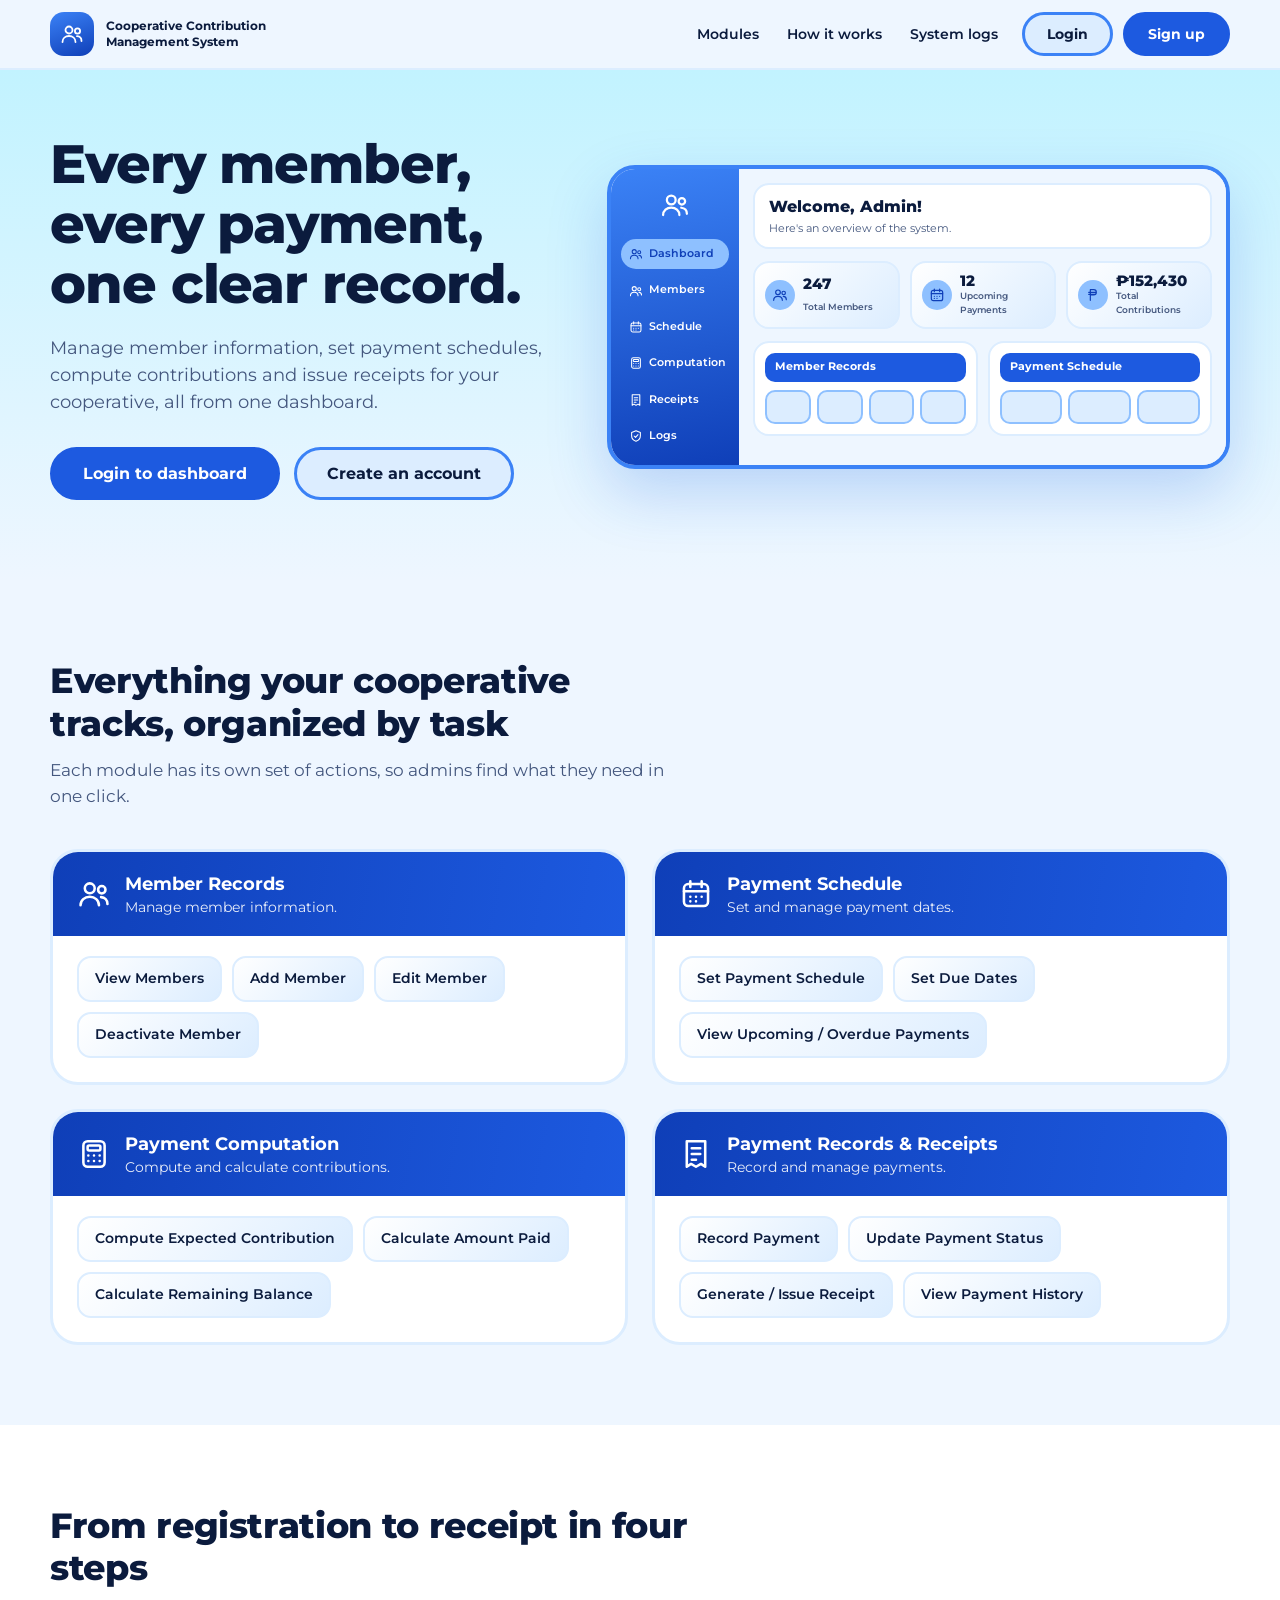
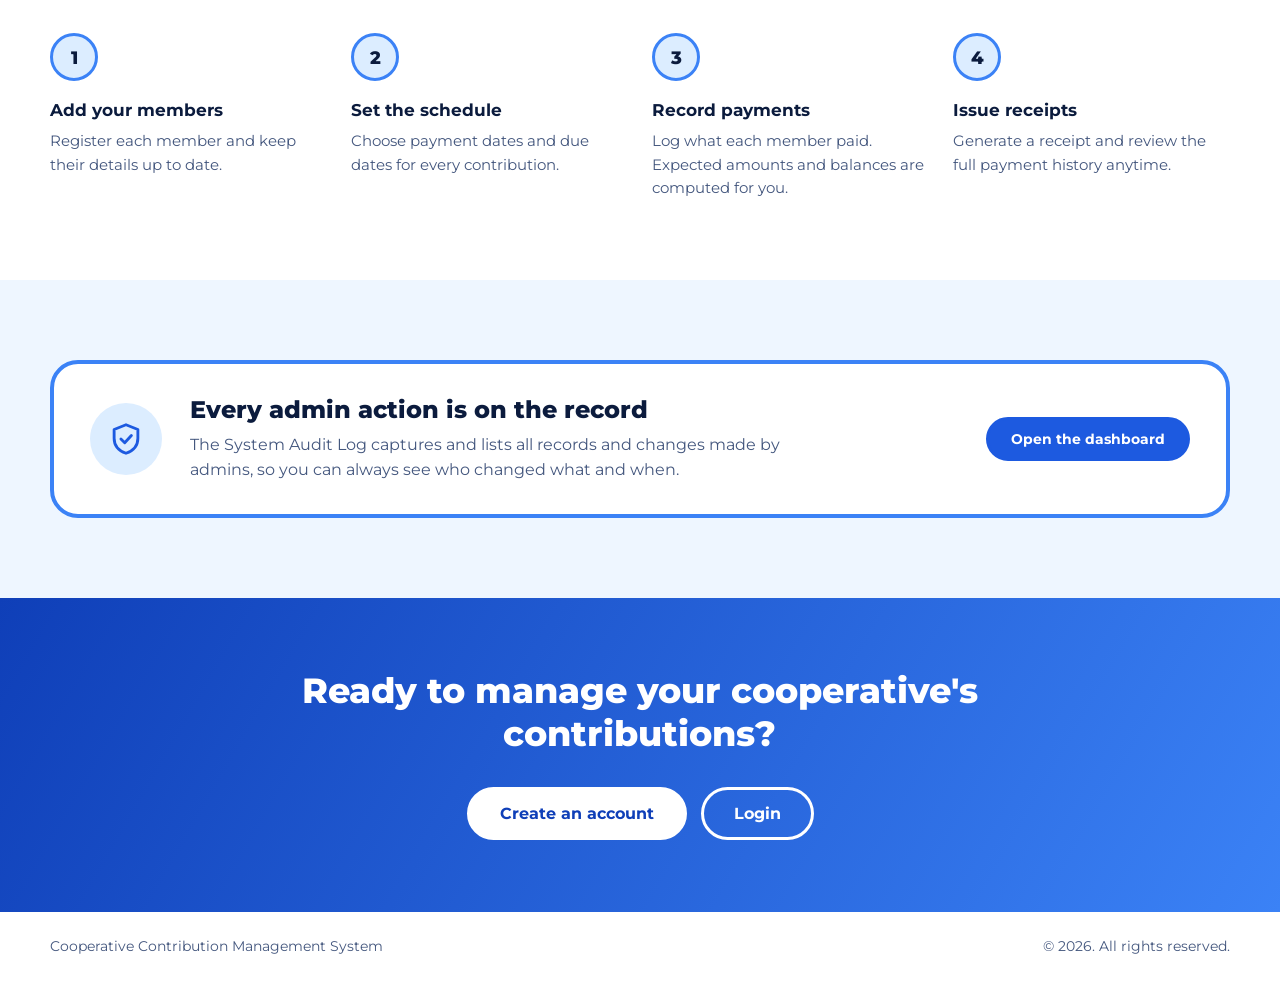
==== commit e2467ea0: "landing page and signup page done" ====
--- a/index.html
+++ b/index.html
@@ -1,1142 +1,211 @@
 <!DOCTYPE html>
-<html lang="en" class="h-full bg-slate-50">
+<html lang="en">
 <head>
-    <meta charset="UTF-8">
-    <meta name="viewport" content="width=device-width, initial-scale=1.0">
-    <title>COOP Financial & Management Dashboard</title>
-    <!-- Tailwind CSS CDN -->
-    <script src="https://cdn.tailwindcss.com"></script>
-    <!-- FontAwesome Icons -->
-    <link rel="stylesheet" href="https://cdnjs.cloudflare.com/ajax/libs/font-awesome/6.4.0/css/all.min.css">
-    <!-- Chart.js -->
-    <script src="https://cdn.jsdelivr.net/npm/chart.js"></script>
-    <!-- Tailwind Custom Config -->
-    <script>
-        tailwind.config = {
-            theme: {
-                extend: {
-                    colors: {
-                        coop: {
-                            50: '#f0fdf4',
-                            100: '#dcfce7',
-                            500: '#22c55e',
-                            600: '#16a34a',
-                            700: '#15803d',
-                            800: '#166534',
-                            900: '#14532d',
-                        }
-                    }
-                }
-            }
-        }
-    </script>
-    <style>
-        @import url('https://fonts.googleapis.com/css2?family=Inter:wght@300;400;500;600;700&display=swap');
-        body { font-family: 'Inter', sans-serif; }
-        .custom-scrollbar::-webkit-scrollbar { width: 6px; height: 6px; }
-        .custom-scrollbar::-webkit-scrollbar-track { background: #f1f1f1; }
-        .custom-scrollbar::-webkit-scrollbar-thumb { background: #cbd5e1; border-radius: 4px; }
-        .custom-scrollbar::-webkit-scrollbar-thumb:hover { background: #94a3b8; }
-    </style>
+  <meta charset="UTF-8">
+  <meta name="viewport" content="width=device-width, initial-scale=1">
+  <title>Cooperative Contribution Management System</title>
+  <meta name="description" content="Manage members, payment schedules, contributions and receipts for your cooperative in one place.">
+  <link rel="stylesheet" href="landing.css">
 </head>
-<body class="h-full font-sans text-slate-800 flex overflow-hidden">
-
-    <div id="toast-container" class="fixed top-5 right-5 z-50 flex flex-col gap-2 pointer-events-none"></div>
-
-    <aside id="sidebar" class="w-64 bg-slate-900 text-slate-300 flex flex-col transition-all duration-300 z-30 flex-shrink-0">
-        <!-- Logo / Branding -->
-        <div class="h-16 flex items-center justify-between px-4 bg-slate-950 border-b border-slate-800">
-            <div class="flex items-center gap-3">
-                <div class="w-10 h-10 rounded-xl bg-gradient-to-tr from-coop-600 to-emerald-400 flex items-center justify-center text-white font-bold text-xl shadow-lg shadow-coop-900/50">
-                    <i class="fa-solid font-bold fa-handshake"></i>
-                </div>
-                <div class="flex flex-col">
-                    <span class="font-bold text-white text-base tracking-wide leading-tight">UNITY COOP</span>
-                    <span class="text-xs text-coop-400 font-medium">Financial Enterprise</span>
-                </div>
+<body>
+
+  <!-- Icon sprite -->
+  <svg width="0" height="0" style="position:absolute" aria-hidden="true">
+    <defs>
+      <symbol id="i-users" viewBox="0 0 24 24"><circle cx="9" cy="8" r="3.5"/><path d="M2.5 20c0-3.6 2.9-6 6.5-6s6.5 2.4 6.5 6"/><circle cx="17.5" cy="9" r="2.6"/><path d="M17 14.2c2.6.2 4.5 2 4.5 4.8"/></symbol>
+      <symbol id="i-calendar" viewBox="0 0 24 24"><rect x="3.5" y="5" width="17" height="15.5" rx="3"/><path d="M3.5 10h17M8 3v4M16 3v4"/><path d="M8 14h.01M12 14h.01M16 14h.01M8 17.2h.01M12 17.2h.01"/></symbol>
+      <symbol id="i-calc" viewBox="0 0 24 24"><rect x="4.5" y="3" width="15" height="18" rx="3"/><rect x="7.5" y="6" width="9" height="3.5" rx="1"/><path d="M8 13h.01M12 13h.01M16 13h.01M8 17h.01M12 17h.01M16 17h.01"/></symbol>
+      <symbol id="i-receipt" viewBox="0 0 24 24"><path d="M5.5 3h13v18l-3-2-3.5 2-3.5-2-3 2z"/><path d="M9 8h6M9 12h6M9 16h3"/></symbol>
+      <symbol id="i-shield" viewBox="0 0 24 24"><path d="M12 3 4.5 6v5.5c0 4.6 3.1 8 7.5 9.5 4.4-1.5 7.5-4.9 7.5-9.5V6z"/><path d="m8.8 12 2.4 2.4 4.2-4.6"/></symbol>
+      <symbol id="i-peso" viewBox="0 0 24 24"><path d="M8 20V4h5a4 4 0 0 1 0 8H8M5.5 8h10M5.5 11h10"/></symbol>
+      <symbol id="i-arrow" viewBox="0 0 24 24"><path d="M5 12h14M13 6l6 6-6 6"/></symbol>
+    </defs>
+  </svg>
+
+  <header class="site-header">
+    <div class="wrap bar">
+      <a href="index.html" class="brand" aria-label="Cooperative Contribution Management System home">
+        <span class="brand-mark"><svg class="ic"><use href="#i-users"/></svg></span>
+        <span class="brand-text">Cooperative Contribution<br>Management System</span>
+      </a>
+      <nav class="nav" aria-label="Main">
+        <a href="#modules">Modules</a>
+        <a href="#how">How it works</a>
+        <a href="#audit">System logs</a>
+      </nav>
+      <div class="bar-actions">
+        <a href="../COOPERATIVE-CONTRIBUTION-MANAGEMENT-SYSTEM/login&signup/login.html" class="btn btn-ghost">Login</a>
+        <a href="../COOPERATIVE-CONTRIBUTION-MANAGEMENT-SYSTEM/login&signup/signup.html" class="btn btn-solid">Sign up</a>
+      </div>
+    </div>
+  </header>
+
+  <main>
+    <!-- Hero -->
+    <section class="hero">
+      <div class="wrap hero-grid">
+        <div class="hero-copy">
+          <h1>Every member, every payment, one clear record.</h1>
+          <p class="lead">Manage member information, set payment schedules, compute contributions and issue receipts for your cooperative, all from one dashboard.</p>
+          <div class="cta">
+            <a href="../COOPERATIVE-CONTRIBUTION-MANAGEMENT-SYSTEM/login&signup/login.html" class="btn btn-solid btn-lg">Login to dashboard</a>
+            <a href="../COOPERATIVE-CONTRIBUTION-MANAGEMENT-SYSTEM/login&signup/signup.html" class="btn btn-outline btn-lg">Create an account</a>
+          </div>
+        </div>
+
+        <!-- Dashboard preview -->
+        <div class="preview" role="img" aria-label="Preview of the admin dashboard showing 247 total members, 12 upcoming payments and 152,430 pesos in total contributions">
+          <aside class="pv-side" aria-hidden="true">
+            <span class="pv-logo"><svg class="ic"><use href="#i-users"/></svg></span>
+            <span class="pv-item active"><svg class="ic"><use href="#i-users"/></svg>Dashboard</span>
+            <span class="pv-item"><svg class="ic"><use href="#i-users"/></svg>Members</span>
+            <span class="pv-item"><svg class="ic"><use href="#i-calendar"/></svg>Schedule</span>
+            <span class="pv-item"><svg class="ic"><use href="#i-calc"/></svg>Computation</span>
+            <span class="pv-item"><svg class="ic"><use href="#i-receipt"/></svg>Receipts</span>
+            <span class="pv-item"><svg class="ic"><use href="#i-shield"/></svg>Logs</span>
+          </aside>
+          <div class="pv-main" aria-hidden="true">
+            <div class="pv-welcome">
+              <strong>Welcome, Admin!</strong>
+              <span>Here's an overview of the system.</span>
             </div>
-        </div>
-
-        <!-- Role Indicator Banner -->
-        <div class="px-4 py-3 bg-slate-800/60 border-b border-slate-800 flex items-center justify-between text-xs">
-            <span class="text-slate-400">Current Role:</span>
-            <span id="role-badge" class="px-2 py-0.5 rounded-full bg-coop-500/20 text-coop-400 border border-coop-500/30 font-semibold uppercase tracking-wider text-[10px]">
-                Admin
-            </span>
-        </div>
-
-        <!-- Navigation Menu -->
-        <nav class="flex-1 py-4 px-3 space-y-1 overflow-y-auto custom-scrollbar">
-            <div class="px-3 pb-2 text-[11px] font-semibold text-slate-500 uppercase tracking-wider">Main Workflow</div>
-            
-            <button onclick="switchTab('dashboard')" id="nav-dashboard" class="nav-btn w-full flex items-center gap-3 px-3 py-2.5 rounded-lg text-sm font-medium transition-colors bg-coop-600 text-white shadow-sm">
-                <i class="fa-solid fa-chart-pie w-5 text-center text-base"></i>
-                <span>Dashboard Overview</span>
-            </button>
-
-            <button onclick="switchTab('members')" id="nav-members" class="nav-btn w-full flex items-center gap-3 px-3 py-2.5 rounded-lg text-sm font-medium text-slate-400 hover:text-slate-200 hover:bg-slate-800/60 transition-colors">
-                <i class="fa-solid fa-users w-5 text-center text-base"></i>
-                <span>Member Onboarding</span>
-                <span id="pending-members-count" class="ml-auto bg-amber-500/20 text-amber-300 text-xs px-2 py-0.5 rounded-full font-bold">2</span>
-            </button>
-
-            <button onclick="switchTab('loans')" id="nav-loans" class="nav-btn w-full flex items-center gap-3 px-3 py-2.5 rounded-lg text-sm font-medium text-slate-400 hover:text-slate-200 hover:bg-slate-800/60 transition-colors">
-                <i class="fa-solid fa-hand-holding-dollar w-5 text-center text-base"></i>
-                <span>Loan Management</span>
-                <span id="pending-loans-count" class="ml-auto bg-rose-500/20 text-rose-300 text-xs px-2 py-0.5 rounded-full font-bold">3</span>
-            </button>
-
-            <button onclick="switchTab('savings')" id="nav-savings" class="nav-btn w-full flex items-center gap-3 px-3 py-2.5 rounded-lg text-sm font-medium text-slate-400 hover:text-slate-200 hover:bg-slate-800/60 transition-colors">
-                <i class="fa-solid fa-piggy-bank w-5 text-center text-base"></i>
-                <span>Savings & Capital</span>
-            </button>
-
-            <div class="pt-4 px-3 pb-2 text-[11px] font-semibold text-slate-500 uppercase tracking-wider">Analytics & Admin</div>
-
-            <button onclick="switchTab('reports')" id="nav-reports" class="nav-btn w-full flex items-center gap-3 px-3 py-2.5 rounded-lg text-sm font-medium text-slate-400 hover:text-slate-200 hover:bg-slate-800/60 transition-colors">
-                <i class="fa-solid fa-file-invoice-dollar w-5 text-center text-base"></i>
-                <span>Financial Reports</span>
-            </button>
-
-            <button onclick="switchTab('settings')" id="nav-settings" class="nav-btn w-full flex items-center gap-3 px-3 py-2.5 rounded-lg text-sm font-medium text-slate-400 hover:text-slate-200 hover:bg-slate-800/60 transition-colors">
-                <i class="fa-solid fa-user-shield w-5 text-center text-base"></i>
-                <span>Roles & System Flow</span>
-            </button>
-        </nav>
-
-        <!-- User Quick Profile Footer -->
-        <div class="p-3 bg-slate-950 border-t border-slate-800 flex items-center justify-between">
-            <div class="flex items-center gap-3">
-                <img src="https://images.unsplash.com/photo-1534528741775-53994a69daeb?auto=format&fit=crop&q=80&w=100" alt="Avatar" class="w-9 h-9 rounded-full object-cover ring-2 ring-coop-500/50">
-                <div class="flex flex-col">
-                    <span class="text-sm font-semibold text-slate-200 leading-none">Elena Rostova</span>
-                    <span class="text-[11px] text-slate-400 mt-1">Super Administrator</span>
-                </div>
+            <div class="pv-stats">
+              <div class="pv-stat"><span class="dot"><svg class="ic"><use href="#i-users"/></svg></span><b>247</b><small>Total Members</small></div>
+              <div class="pv-stat"><span class="dot"><svg class="ic"><use href="#i-calendar"/></svg></span><b>12</b><small>Upcoming Payments</small></div>
+              <div class="pv-stat"><span class="dot"><svg class="ic"><use href="#i-peso"/></svg></span><b>₱152,430</b><small>Total Contributions</small></div>
             </div>
-            <button onclick="toggleRoleSwitch()" title="Switch Role Mode" class="text-slate-400 hover:text-white p-1.5 rounded-md hover:bg-slate-800 transition-colors">
-                <i class="fa-solid fa-arrow-right-from-bracket"></i>
-            </button>
-        </div>
-    </aside>
-
-    <main class="flex-1 flex flex-col min-w-0 h-full overflow-hidden bg-slate-50">
-        
-        <!-- Header TopBar -->
-        <header class="h-16 bg-white border-b border-slate-200 px-6 flex items-center justify-between z-20 flex-shrink-0">
-            <div class="flex items-center gap-4">
-                <h1 id="page-title" class="text-xl font-bold text-slate-800 tracking-tight">Dashboard Overview</h1>
-                <span class="hidden md:inline-block px-2.5 py-1 text-xs rounded-full bg-slate-100 text-slate-600 font-medium border border-slate-200">
-                    <i class="fa-solid fa-circle text-[8px] text-coop-500 mr-1.5 animate-pulse"></i> Live Flow Active
-                </span>
+            <div class="pv-panels">
+              <div class="pv-panel"><span class="pv-head">Member Records</span><span class="pv-chips"><i></i><i></i><i></i><i></i></span></div>
+              <div class="pv-panel"><span class="pv-head">Payment Schedule</span><span class="pv-chips"><i></i><i></i><i></i></span></div>
             </div>
-
-            <!-- Header Quick Actions & Notifications -->
-            <div class="flex items-center gap-3">
-                <!-- Search Bar -->
-                <div class="relative hidden sm:block">
-                    <i class="fa-solid fa-magnifying-glass absolute left-3 top-1/2 -translate-y-1/2 text-slate-400 text-sm"></i>
-                    <input type="text" placeholder="Global search..." class="w-48 lg:w-64 pl-9 pr-4 py-1.5 text-sm bg-slate-100 border border-slate-200 rounded-lg focus:outline-none focus:ring-2 focus:ring-coop-500 focus:bg-white transition-all">
-                </div>
-
-                <!-- Quick Action Button Modal Triggers -->
-                <button onclick="openModal('register-member-modal')" class="bg-coop-600 hover:bg-coop-700 text-white text-xs md:text-sm font-medium px-3.5 py-2 rounded-lg flex items-center gap-2 shadow-sm transition-all">
-                    <i class="fa-solid fa-user-plus"></i>
-                    <span class="hidden sm:inline">New Member</span>
-                </button>
-
-                <button onclick="openModal('apply-loan-modal')" class="bg-indigo-600 hover:bg-indigo-700 text-white text-xs md:text-sm font-medium px-3.5 py-2 rounded-lg flex items-center gap-2 shadow-sm transition-all">
-                    <i class="fa-solid fa-file-circle-plus"></i>
-                    <span class="hidden sm:inline">Apply Loan</span>
-                </button>
-
-                <!-- Notifications Dropdown Trigger -->
-                <div class="relative">
-                    <button class="p-2 text-slate-500 hover:text-slate-700 hover:bg-slate-100 rounded-lg transition-colors relative">
-                        <i class="fa-solid fa-bell text-lg"></i>
-                        <span class="absolute top-1.5 right-1.5 w-2.5 h-2.5 bg-rose-500 rounded-full ring-2 ring-white"></span>
-                    </button>
-                </div>
-            </div>
-        </header>
-
-        <div id="tab-content" class="flex-1 overflow-y-auto p-4 md:p-6 custom-scrollbar">
-
-            <!-- ================= TAB 1: DASHBOARD OVERVIEW ================= -->
-            <section id="view-dashboard" class="tab-view space-y-6">
-                <!-- KPI Cards Row -->
-                <div class="grid grid-cols-1 sm:grid-cols-2 lg:grid-cols-4 gap-4">
-                    
-                    <!-- Total Capital -->
-                    <div class="bg-white p-5 rounded-2xl border border-slate-200 shadow-sm flex items-center justify-between">
-                        <div>
-                            <span class="text-xs font-semibold uppercase tracking-wider text-slate-400">Total Capital Fund</span>
-                            <h3 id="stat-capital" class="text-2xl font-bold text-slate-800 mt-1">$2,845,900</h3>
-                            <span class="text-xs text-emerald-600 font-medium inline-flex items-center gap-1 mt-1">
-                                <i class="fa-solid fa-arrow-trend-up"></i> +12.4% this month
-                            </span>
-                        </div>
-                        <div class="w-12 h-12 rounded-xl bg-coop-100 text-coop-700 flex items-center justify-center text-xl">
-                            <i class="fa-solid fa-vault"></i>
-                        </div>
-                    </div>
-
-                    <!-- Active Members -->
-                    <div class="bg-white p-5 rounded-2xl border border-slate-200 shadow-sm flex items-center justify-between">
-                        <div>
-                            <span class="text-xs font-semibold uppercase tracking-wider text-slate-400">Total Approved Members</span>
-                            <h3 id="stat-members" class="text-2xl font-bold text-slate-800 mt-1">1,420</h3>
-                            <span class="text-xs text-emerald-600 font-medium inline-flex items-center gap-1 mt-1">
-                                <i class="fa-solid fa-user-check"></i> 98% Active Status
-                            </span>
-                        </div>
-                        <div class="w-12 h-12 rounded-xl bg-blue-100 text-blue-700 flex items-center justify-center text-xl">
-                            <i class="fa-solid fa-users flex-shrink-0"></i>
-                        </div>
-                    </div>
-
-                    <!-- Active Loans Released -->
-                    <div class="bg-white p-5 rounded-2xl border border-slate-200 shadow-sm flex items-center justify-between">
-                        <div>
-                            <span class="text-xs font-semibold uppercase tracking-wider text-slate-400">Active Loan Portfolio</span>
-                            <h3 id="stat-loans" class="text-2xl font-bold text-slate-800 mt-1">$1,120,450</h3>
-                            <span class="text-xs text-amber-600 font-medium inline-flex items-center gap-1 mt-1">
-                                <i class="fa-solid fa-clock"></i> 3 Pending Approvals
-                            </span>
-                        </div>
-                        <div class="w-12 h-12 rounded-xl bg-amber-100 text-amber-700 flex items-center justify-center text-xl">
-                            <i class="fa-solid fa-hand-holding-dollar"></i>
-                        </div>
-                    </div>
-
-                    <!-- Interest Earned -->
-                    <div class="bg-white p-5 rounded-2xl border border-slate-200 shadow-sm flex items-center justify-between">
-                        <div>
-                            <span class="text-xs font-semibold uppercase tracking-wider text-slate-400">Net Interest Earned</span>
-                            <h3 id="stat-interest" class="text-2xl font-bold text-slate-800 mt-1">$184,230</h3>
-                            <span class="text-xs text-emerald-600 font-medium inline-flex items-center gap-1 mt-1">
-                                <i class="fa-solid fa-chart-line"></i> +8.1% vs target
-                            </span>
-                        </div>
-                        <div class="w-12 h-12 rounded-xl bg-purple-100 text-purple-700 flex items-center justify-center text-xl">
-                            <i class="fa-solid fa-coins"></i>
-                        </div>
-                    </div>
-                </div>
-
-                <!-- Charts Section -->
-                <div class="grid grid-cols-1 lg:grid-cols-3 gap-6">
-                    <!-- Main Financial Graph -->
-                    <div class="lg:col-span-2 bg-white p-5 rounded-2xl border border-slate-200 shadow-sm flex flex-col">
-                        <div class="flex items-center justify-between mb-4">
-                            <div>
-                                <h4 class="font-bold text-slate-800">Capital Savings & Loan Disbursements</h4>
-                                <p class="text-xs text-slate-500">Monthly cash inflow vs credit extended</p>
-                            </div>
-                            <span class="text-xs font-medium px-2.5 py-1 bg-slate-100 text-slate-600 rounded-md border border-slate-200">2026 Fiscal Year</span>
-                        </div>
-                        <div class="flex-1 min-h-[280px]">
-                            <canvas id="financialFlowChart"></canvas>
-                        </div>
-                    </div>
-
-                    <!-- Loan Status Distribution -->
-                    <div class="bg-white p-5 rounded-2xl border border-slate-200 shadow-sm flex flex-col">
-                        <div class="flex items-center justify-between mb-4">
-                            <div>
-                                <h4 class="font-bold text-slate-800">Loan Portfolio Mix</h4>
-                                <p class="text-xs text-slate-500">Distribution by verification status</p>
-                            </div>
-                        </div>
-                        <div class="flex-1 min-h-[280px] flex items-center justify-center">
-                            <canvas id="loanDistributionChart"></canvas>
-                        </div>
-                    </div>
-                </div>
-
-                <!-- Recent Activities Flow Table -->
-                <div class="bg-white rounded-2xl border border-slate-200 shadow-sm overflow-hidden">
-                    <div class="px-6 py-4 border-b border-slate-100 flex items-center justify-between">
-                        <div>
-                            <h4 class="font-bold text-slate-800">Live System Workflow Log</h4>
-                            <p class="text-xs text-slate-500">Real-time status of members, deposits, and credit actions</p>
-                        </div>
-                        <button onclick="switchTab('loans')" class="text-xs text-coop-600 hover:text-coop-800 font-semibold">View All Loans &rarr;</button>
-                    </div>
-                    <div class="overflow-x-auto">
-                        <table class="w-full text-left text-sm">
-                            <thead class="bg-slate-50 text-slate-500 font-semibold text-xs uppercase border-b border-slate-200">
-                                <tr>
-                                    <th class="px-6 py-3">Transaction / Action</th>
-                                    <th class="px-6 py-3">Member Name</th>
-                                    <th class="px-6 py-3">Amount</th>
-                                    <th class="px-6 py-3">Role Handled</th>
-                                    <th class="px-6 py-3">Status Flow</th>
-                                    <th class="px-6 py-3">Date/Time</th>
-                                </tr>
-                            </thead>
-                            <tbody id="recent-logs-table" class="divide-y divide-slate-100 text-slate-700">
-                                <!-- Dynamic items loaded via JavaScript -->
-                            </tbody>
-                        </table>
-                    </div>
-                </div>
-            </section>
-
-            <!-- ================= TAB 2: MEMBER MANAGEMENT ================= -->
-            <section id="view-members" class="tab-view hidden space-y-6">
-                <!-- Controls Header -->
-                <div class="flex flex-col sm:flex-row items-start sm:items-center justify-between gap-4 bg-white p-4 rounded-xl border border-slate-200 shadow-sm">
-                    <div class="flex flex-wrap items-center gap-3 w-full sm:w-auto">
-                        <!-- Search Box -->
-                        <div class="relative flex-1 sm:w-64">
-                            <i class="fa-solid fa-magnifying-glass absolute left-3 top-1/2 -translate-y-1/2 text-slate-400 text-sm"></i>
-                            <input id="member-search" oninput="renderMembersTable()" type="text" placeholder="Search members by name/ID..." class="w-full pl-9 pr-3 py-1.5 text-sm bg-slate-50 border border-slate-200 rounded-lg focus:outline-none focus:ring-2 focus:ring-coop-500">
-                        </div>
-                        <!-- Status Filter -->
-                        <select id="member-status-filter" onchange="renderMembersTable()" class="py-1.5 px-3 text-sm bg-slate-50 border border-slate-200 rounded-lg focus:outline-none focus:ring-2 focus:ring-coop-500">
-                            <option value="ALL">All Statuses</option>
-                            <option value="Approved">Approved / Active</option>
-                            <option value="Pending">Pending Verification</option>
-                            <option value="Rejected">Rejected</option>
-                        </select>
-                    </div>
-
-                    <button onclick="openModal('register-member-modal')" class="bg-coop-600 hover:bg-coop-700 text-white font-medium text-sm px-4 py-2 rounded-lg flex items-center gap-2 shadow-sm transition-all w-full sm:w-auto justify-center">
-                        <i class="fa-solid fa-user-plus"></i> Register New Member
-                    </button>
-                </div>
-
-                <!-- Member Table -->
-                <div class="bg-white rounded-2xl border border-slate-200 shadow-sm overflow-hidden">
-                    <div class="overflow-x-auto">
-                        <table class="w-full text-left text-sm">
-                            <thead class="bg-slate-50 text-slate-500 font-semibold text-xs uppercase border-b border-slate-200">
-                                <tr>
-                                    <th class="px-6 py-3.5">Member ID</th>
-                                    <th class="px-6 py-3.5">Full Name</th>
-                                    <th class="px-6 py-3.5">Membership Class</th>
-                                    <th class="px-6 py-3.5">Capital Balance</th>
-                                    <th class="px-6 py-3.5">Savings Balance</th>
-                                    <th class="px-6 py-3.5">Approval Status</th>
-                                    <th class="px-6 py-3.5 text-right">Actions</th>
-                                </tr>
-                            </thead>
-                            <tbody id="members-table-body" class="divide-y divide-slate-100">
-                                <!-- Rendered dynamically -->
-                            </tbody>
-                        </table>
-                    </div>
-                </div>
-            </section>
-
-            <!-- ================= TAB 3: LOAN MANAGEMENT ================= -->
-            <section id="view-loans" class="tab-view hidden space-y-6">
-                <!-- Header Stats Cards for Loans -->
-                <div class="grid grid-cols-1 md:grid-cols-3 gap-4">
-                    <div class="bg-white p-4 rounded-xl border border-slate-200 flex items-center gap-4">
-                        <div class="p-3 bg-amber-50 text-amber-600 rounded-lg text-lg"><i class="fa-solid fa-hourglass-half"></i></div>
-                        <div>
-                            <span class="text-xs text-slate-400 font-medium">Pending Review</span>
-                            <h4 id="count-pending-loans" class="text-xl font-bold text-slate-800">3 Requests</h4>
-                        </div>
-                    </div>
-                    <div class="bg-white p-4 rounded-xl border border-slate-200 flex items-center gap-4">
-                        <div class="p-3 bg-emerald-50 text-emerald-600 rounded-lg text-lg"><i class="fa-solid fa-circle-check"></i></div>
-                        <div>
-                            <span class="text-xs text-slate-400 font-medium">Active Disbursed Loans</span>
-                            <h4 id="count-active-loans" class="text-xl font-bold text-slate-800">$1,120,450</h4>
-                        </div>
-                    </div>
-                    <div class="bg-white p-4 rounded-xl border border-slate-200 flex items-center gap-4">
-                        <div class="p-3 bg-blue-50 text-blue-600 rounded-lg text-lg"><i class="fa-solid fa-arrows-rotate"></i></div>
-                        <div>
-                            <span class="text-xs text-slate-400 font-medium">Repayment Rate</span>
-                            <h4 class="text-xl font-bold text-slate-800">96.8%</h4>
-                        </div>
-                    </div>
-                </div>
-
-                <!-- Loan Filters & Trigger -->
-                <div class="flex flex-col sm:flex-row items-center justify-between gap-4 bg-white p-4 rounded-xl border border-slate-200 shadow-sm">
-                    <div class="flex items-center gap-3 w-full sm:w-auto">
-                        <select id="loan-status-filter" onchange="renderLoansTable()" class="py-1.5 px-3 text-sm bg-slate-50 border border-slate-200 rounded-lg focus:outline-none focus:ring-2 focus:ring-coop-500">
-                            <option value="ALL">All Loan Applications</option>
-                            <option value="Pending">Pending Evaluation</option>
-                            <option value="Approved">Approved / Active</option>
-                            <option value="Rejected">Rejected</option>
-                            <option value="Fully Paid">Fully Paid</option>
-                        </select>
-                    </div>
-
-                    <button onclick="openModal('apply-loan-modal')" class="bg-indigo-600 hover:bg-indigo-700 text-white font-medium text-sm px-4 py-2 rounded-lg flex items-center gap-2 shadow-sm transition-all w-full sm:w-auto justify-center">
-                        <i class="fa-solid fa-file-circle-plus"></i> Submit Loan Application
-                    </button>
-                </div>
-
-                <!-- Loans Table -->
-                <div class="bg-white rounded-2xl border border-slate-200 shadow-sm overflow-hidden">
-                    <div class="overflow-x-auto">
-                        <table class="w-full text-left text-sm">
-                            <thead class="bg-slate-50 text-slate-500 font-semibold text-xs uppercase border-b border-slate-200">
-                                <tr>
-                                    <th class="px-6 py-3.5">Loan Ref</th>
-                                    <th class="px-6 py-3.5">Applicant Member</th>
-                                    <th class="px-6 py-3.5">Loan Type</th>
-                                    <th class="px-6 py-3.5">Principal Amount</th>
-                                    <th class="px-6 py-3.5">Term / Interest</th>
-                                    <th class="px-6 py-3.5">Status Flow</th>
-                                    <th class="px-6 py-3.5 text-right">Credit Actions</th>
-                                </tr>
-                            </thead>
-                            <tbody id="loans-table-body" class="divide-y divide-slate-100">
-                                <!-- Rendered dynamically -->
-                            </tbody>
-                        </table>
-                    </div>
-                </div>
-            </section>
-
-            <!-- ================= TAB 4: SAVINGS & CAPITAL ================= -->
-            <section id="view-savings" class="tab-view hidden space-y-6">
-                <div class="flex items-center justify-between bg-white p-4 rounded-xl border border-slate-200 shadow-sm">
-                    <div>
-                        <h3 class="font-bold text-slate-800">Savings & Share Capital Ledger</h3>
-                        <p class="text-xs text-slate-500">Process member cash deposits, share purchases, and withdrawals</p>
-                    </div>
-
-                    <button onclick="openModal('deposit-withdrawal-modal')" class="bg-coop-600 hover:bg-coop-700 text-white text-sm font-medium px-4 py-2 rounded-lg flex items-center gap-2 shadow-sm">
-                        <i class="fa-solid fa-money-bill-transfer"></i> Process Cash Transaction
-                    </button>
-                </div>
-
-                <!-- Savings Table -->
-                <div class="bg-white rounded-2xl border border-slate-200 shadow-sm overflow-hidden">
-                    <div class="overflow-x-auto">
-                        <table class="w-full text-left text-sm">
-                            <thead class="bg-slate-50 text-slate-500 font-semibold text-xs uppercase border-b border-slate-200">
-                                <tr>
-                                    <th class="px-6 py-3.5">Tx ID</th>
-                                    <th class="px-6 py-3.5">Member Name</th>
-                                    <th class="px-6 py-3.5">Transaction Type</th>
-                                    <th class="px-6 py-3.5">Amount</th>
-                                    <th class="px-6 py-3.5">Channel / Cashier</th>
-                                    <th class="px-6 py-3.5">Date</th>
-                                    <th class="px-6 py-3.5 text-right">Receipt</th>
-                                </tr>
-                            </thead>
-                            <tbody id="transactions-table-body" class="divide-y divide-slate-100">
-                                <!-- Dynamic Content -->
-                            </tbody>
-                        </table>
-                    </div>
-                </div>
-            </section>
-
-            <!-- ================= TAB 5: REPORTS & ANALYTICS ================= -->
-            <section id="view-reports" class="tab-view hidden space-y-6">
-                <!-- Report Header Bar -->
-                <div class="bg-white p-5 rounded-2xl border border-slate-200 shadow-sm flex flex-col md:flex-row md:items-center justify-between gap-4">
-                    <div>
-                        <h3 class="font-bold text-slate-800 text-lg">Financial Audit & Performance Report</h3>
-                        <p class="text-xs text-slate-500">Summary of cooperative earnings, loan dividends, and capital reserves</p>
-                    </div>
-
-                    <div class="flex items-center gap-3">
-                        <button onclick="triggerExport('PDF')" class="px-4 py-2 bg-slate-100 hover:bg-slate-200 text-slate-700 border border-slate-300 rounded-lg text-sm font-medium flex items-center gap-2">
-                            <i class="fa-solid fa-file-pdf text-rose-600"></i> Export PDF Report
-                        </button>
-                        <button onclick="triggerExport('Excel')" class="px-4 py-2 bg-slate-100 hover:bg-slate-200 text-slate-700 border border-slate-300 rounded-lg text-sm font-medium flex items-center gap-2">
-                            <i class="fa-solid fa-file-excel text-emerald-600"></i> Export Excel (CSV)
-                        </button>
-                    </div>
-                </div>
-
-                <!-- Analytics Breakdown Grid -->
-                <div class="grid grid-cols-1 md:grid-cols-2 gap-6">
-                    <div class="bg-white p-5 rounded-2xl border border-slate-200 shadow-sm">
-                        <h4 class="font-bold text-slate-800 mb-2">Income Breakdown (YTD)</h4>
-                        <ul class="divide-y divide-slate-100 text-sm">
-                            <li class="py-3 flex justify-between">
-                                <span class="text-slate-600"><i class="fa-solid fa-circle text-[10px] text-coop-500 mr-2"></i> Loan Interest Yield</span>
-                                <span class="font-bold text-slate-800">$184,230</span>
-                            </li>
-                            <li class="py-3 flex justify-between">
-                                <span class="text-slate-600"><i class="fa-solid fa-circle text-[10px] text-blue-500 mr-2"></i> Membership Application Fees</span>
-                                <span class="font-bold text-slate-800">$14,200</span>
-                            </li>
-                            <li class="py-3 flex justify-between">
-                                <span class="text-slate-600"><i class="fa-solid fa-circle text-[10px] text-amber-500 mr-2"></i> Service Charges & Processing</span>
-                                <span class="font-bold text-slate-800">$8,950</span>
-                            </li>
-                            <li class="py-3 flex justify-between font-bold border-t-2 border-slate-200 pt-3">
-                                <span>Total Revenue</span>
-                                <span class="text-coop-700">$207,380</span>
-                            </li>
-                        </ul>
-                    </div>
-
-                    <div class="bg-white p-5 rounded-2xl border border-slate-200 shadow-sm">
-                        <h4 class="font-bold text-slate-800 mb-2">Coop Reserve Funds</h4>
-                        <ul class="divide-y divide-slate-100 text-sm">
-                            <li class="py-3 flex justify-between">
-                                <span class="text-slate-600"><i class="fa-solid fa-vault mr-2 text-slate-400"></i> General Guarantee Reserve</span>
-                                <span class="font-bold text-slate-800">$450,000</span>
-                            </li>
-                            <li class="py-3 flex justify-between">
-                                <span class="text-slate-600"><i class="fa-solid fa-graduation-cap mr-2 text-slate-400"></i> Education & Training Fund</span>
-                                <span class="font-bold text-slate-800">$62,400</span>
-                            </li>
-                            <li class="py-3 flex justify-between">
-                                <span class="text-slate-600"><i class="fa-solid fa-hand-holding-heart mr-2 text-slate-400"></i> Community Development Fund</span>
-                                <span class="font-bold text-slate-800">$38,100</span>
-                            </li>
-                            <li class="py-3 flex justify-between font-bold border-t-2 border-slate-200 pt-3">
-                                <span>Total Dividends Payable</span>
-                                <span class="text-indigo-600">$124,500</span>
-                            </li>
-                        </ul>
-                    </div>
-                </div>
-            </section>
-
-            <!-- ================= TAB 6: ROLES & SYSTEM FLOW ================= -->
-            <section id="view-settings" class="tab-view hidden space-y-6">
-                <!-- System Architecture Map Reference -->
-                <div class="bg-white p-6 rounded-2xl border border-slate-200 shadow-sm">
-                    <h3 class="font-bold text-slate-800 text-lg mb-1">Flowchart Architecture & Role Access Matrix</h3>
-                    <p class="text-xs text-slate-500 mb-6">Configured in accordance with the Cooperative System Process Specification Diagram</p>
-
-                    <div class="grid grid-cols-1 md:grid-cols-3 gap-6">
-                        <!-- Admin Card -->
-                        <div class="p-4 rounded-xl border border-slate-200 bg-slate-50/50">
-                            <div class="flex items-center gap-2 mb-3">
-                                <span class="p-2 rounded-lg bg-coop-100 text-coop-800 text-xs font-bold uppercase"><i class="fa-solid fa-user-gear mr-1"></i> Admin</span>
-                            </div>
-                            <ul class="text-xs space-y-2 text-slate-600">
-                                <li class="flex items-center gap-1.5"><i class="fa-solid fa-check text-coop-600"></i> Approve Member Registration</li>
-                                <li class="flex items-center gap-1.5"><i class="fa-solid fa-check text-coop-600"></i> Evaluate & Approve/Reject Loans</li>
-                                <li class="flex items-center gap-1.5"><i class="fa-solid fa-check text-coop-600"></i> Access Financial Audit & Reports</li>
-                                <li class="flex items-center gap-1.5"><i class="fa-solid fa-check text-coop-600"></i> Database Sync & System Config</li>
-                            </ul>
-                        </div>
-
-                        <!-- Staff / Cashier Card -->
-                        <div class="p-4 rounded-xl border border-slate-200 bg-slate-50/50">
-                            <div class="flex items-center gap-2 mb-3">
-                                <span class="p-2 rounded-lg bg-blue-100 text-blue-800 text-xs font-bold uppercase"><i class="fa-solid fa-user-tie mr-1"></i> Staff / Cashier</span>
-                            </div>
-                            <ul class="text-xs space-y-2 text-slate-600">
-                                <li class="flex items-center gap-1.5"><i class="fa-solid fa-check text-coop-600"></i> Process Deposits & Withdrawals</li>
-                                <li class="flex items-center gap-1.5"><i class="fa-solid fa-check text-coop-600"></i> Process Loan Disbursements</li>
-                                <li class="flex items-center gap-1.5"><i class="fa-solid fa-check text-coop-600"></i> Issue Receipts & Statements</li>
-                                <li class="flex items-center gap-1.5"><i class="fa-solid fa-xmark text-slate-400"></i> Final Loan Approval Limit</li>
-                            </ul>
-                        </div>
-
-                        <!-- Member Card -->
-                        <div class="p-4 rounded-xl border border-slate-200 bg-slate-50/50">
-                            <div class="flex items-center gap-2 mb-3">
-                                <span class="p-2 rounded-lg bg-purple-100 text-purple-800 text-xs font-bold uppercase"><i class="fa-solid fa-user mr-1"></i> Member</span>
-                            </div>
-                            <ul class="text-xs space-y-2 text-slate-600">
-                                <li class="flex items-center gap-1.5"><i class="fa-solid fa-check text-coop-600"></i> Submit Loan Application</li>
-                                <li class="flex items-center gap-1.5"><i class="fa-solid fa-check text-coop-600"></i> View Personal Account Balance</li>
-                                <li class="flex items-center gap-1.5"><i class="fa-solid fa-check text-coop-600"></i> Track Repayment Schedule</li>
-                                <li class="flex items-center gap-1.5"><i class="fa-solid fa-xmark text-slate-400"></i> Admin Access Restricted</li>
-                            </ul>
-                        </div>
-                    </div>
-                </div>
-            </section>
-        </div>
-    </main>
-
-    
-    <!-- MODAL 1: REGISTER MEMBER MODAL -->
-    <div id="register-member-modal" class="fixed inset-0 z-50 flex items-center justify-center bg-slate-900/50 backdrop-blur-sm hidden transition-opacity">
-        <div class="bg-white rounded-2xl shadow-xl w-full max-w-lg overflow-hidden transform transition-all p-6">
-            <div class="flex items-center justify-between pb-4 border-b border-slate-100">
-                <h3 class="font-bold text-slate-800 text-lg">New Member Onboarding Form</h3>
-                <button onclick="closeModal('register-member-modal')" class="text-slate-400 hover:text-slate-600 p-1 rounded-lg">
-                    <i class="fa-solid fa-xmark text-xl"></i>
-                </button>
-            </div>
-
-            <form id="form-register-member" onsubmit="handleRegisterMember(event)" class="mt-4 space-y-4">
-                <div>
-                    <label class="block text-xs font-semibold text-slate-600 uppercase mb-1">Full Name</label>
-                    <input type="text" id="reg-name" required placeholder="e.g. Maria Clara Santos" class="w-full px-3 py-2 text-sm border border-slate-200 rounded-lg focus:ring-2 focus:ring-coop-500 focus:outline-none">
-                </div>
-
-                <div class="grid grid-cols-2 gap-4">
-                    <div>
-                        <label class="block text-xs font-semibold text-slate-600 uppercase mb-1">Membership Class</label>
-                        <select id="reg-class" class="w-full px-3 py-2 text-sm border border-slate-200 rounded-lg focus:ring-2 focus:ring-coop-500 focus:outline-none">
-                            <option value="Regular Member">Regular Member</option>
-                            <option value="Associate Member">Associate Member</option>
-                        </select>
-                    </div>
-                    <div>
-                        <label class="block text-xs font-semibold text-slate-600 uppercase mb-1">Initial Capital ($)</label>
-                        <input type="number" id="reg-capital" required min="100" value="500" class="w-full px-3 py-2 text-sm border border-slate-200 rounded-lg focus:ring-2 focus:ring-coop-500 focus:outline-none">
-                    </div>
-                </div>
-
-                <div>
-                    <label class="block text-xs font-semibold text-slate-600 uppercase mb-1">Email / Phone Contact</label>
-                    <input type="text" id="reg-contact" placeholder="maria@example.com" class="w-full px-3 py-2 text-sm border border-slate-200 rounded-lg focus:ring-2 focus:ring-coop-500 focus:outline-none">
-                </div>
-
-                <div class="pt-4 border-t border-slate-100 flex items-center justify-end gap-3">
-                    <button type="button" onclick="closeModal('register-member-modal')" class="px-4 py-2 text-sm text-slate-600 hover:bg-slate-100 rounded-lg">Cancel</button>
-                    <button type="submit" class="px-4 py-2 text-sm bg-coop-600 hover:bg-coop-700 text-white font-medium rounded-lg shadow-sm">Submit Registration</button>
-                </div>
-            </form>
-        </div>
+          </div>
+        </div>
+      </div>
+    </section>
+
+    <!-- Modules -->
+    <section class="section" id="modules">
+      <div class="wrap">
+        <div class="section-head">
+          <h2>Everything your cooperative tracks, organized by task</h2>
+          <p>Each module has its own set of actions, so admins find what they need in one click.</p>
+        </div>
+
+        <div class="modules">
+          <article class="module">
+            <header class="module-head">
+              <svg class="ic"><use href="#i-users"/></svg>
+              <div><h3>Member Records</h3><p>Manage member information.</p></div>
+            </header>
+            <ul class="actions">
+              <li>View Members</li>
+              <li>Add Member</li>
+              <li>Edit Member</li>
+              <li>Deactivate Member</li>
+            </ul>
+          </article>
+
+          <article class="module">
+            <header class="module-head">
+              <svg class="ic"><use href="#i-calendar"/></svg>
+              <div><h3>Payment Schedule</h3><p>Set and manage payment dates.</p></div>
+            </header>
+            <ul class="actions">
+              <li>Set Payment Schedule</li>
+              <li>Set Due Dates</li>
+              <li>View Upcoming / Overdue Payments</li>
+            </ul>
+          </article>
+
+          <article class="module">
+            <header class="module-head">
+              <svg class="ic"><use href="#i-calc"/></svg>
+              <div><h3>Payment Computation</h3><p>Compute and calculate contributions.</p></div>
+            </header>
+            <ul class="actions">
+              <li>Compute Expected Contribution</li>
+              <li>Calculate Amount Paid</li>
+              <li>Calculate Remaining Balance</li>
+            </ul>
+          </article>
+
+          <article class="module">
+            <header class="module-head">
+              <svg class="ic"><use href="#i-receipt"/></svg>
+              <div><h3>Payment Records &amp; Receipts</h3><p>Record and manage payments.</p></div>
+            </header>
+            <ul class="actions">
+              <li>Record Payment</li>
+              <li>Update Payment Status</li>
+              <li>Generate / Issue Receipt</li>
+              <li>View Payment History</li>
+            </ul>
+          </article>
+        </div>
+      </div>
+    </section>
+
+    <!-- How it works -->
+    <section class="section section-tint" id="how">
+      <div class="wrap">
+        <div class="section-head">
+          <h2>From registration to receipt in four steps</h2>
+        </div>
+        <ol class="steps">
+          <li>
+            <span class="step-num">1</span>
+            <h3>Add your members</h3>
+            <p>Register each member and keep their details up to date.</p>
+          </li>
+          <li>
+            <span class="step-num">2</span>
+            <h3>Set the schedule</h3>
+            <p>Choose payment dates and due dates for every contribution.</p>
+          </li>
+          <li>
+            <span class="step-num">3</span>
+            <h3>Record payments</h3>
+            <p>Log what each member paid. Expected amounts and balances are computed for you.</p>
+          </li>
+          <li>
+            <span class="step-num">4</span>
+            <h3>Issue receipts</h3>
+            <p>Generate a receipt and review the full payment history anytime.</p>
+          </li>
+        </ol>
+      </div>
+    </section>
+
+    <!-- Audit -->
+    <section class="section" id="audit">
+      <div class="wrap audit">
+        <div class="audit-icon"><svg class="ic"><use href="#i-shield"/></svg></div>
+        <div class="audit-copy">
+          <h2>Every admin action is on the record</h2>
+          <p>The System Audit Log captures and lists all records and changes made by admins, so you can always see who changed what and when.</p>
+        </div>
+        <a href="../COOPERATIVE-CONTRIBUTION-MANAGEMENT-SYSTEM/login&signup/login.html" class="btn btn-solid">Open the dashboard</a>
+      </div>
+    </section>
+
+    <!-- Final CTA -->
+    <section class="final">
+      <div class="wrap final-inner">
+        <h2>Ready to manage your cooperative's contributions?</h2>
+        <div class="cta center">
+          <a href="../COOPERATIVE-CONTRIBUTION-MANAGEMENT-SYSTEM/login&signup/signup.html" class="btn btn-light btn-lg">Create an account</a>
+          <a href="../COOPERATIVE-CONTRIBUTION-MANAGEMENT-SYSTEM/login&signup/login.html" class="btn btn-line-light btn-lg">Login</a>
+        </div>
+      </div>
+    </section>
+  </main>
+
+  <footer class="site-footer">
+    <div class="wrap foot">
+      <span>Cooperative Contribution Management System</span>
+      <span>&copy; 2026. All rights reserved.</span>
     </div>
-
-    <!-- MODAL 2: APPLY FOR LOAN MODAL -->
-    <div id="apply-loan-modal" class="fixed inset-0 z-50 flex items-center justify-center bg-slate-900/50 backdrop-blur-sm hidden transition-opacity">
-        <div class="bg-white rounded-2xl shadow-xl w-full max-w-lg overflow-hidden transform transition-all p-6">
-            <div class="flex items-center justify-between pb-4 border-b border-slate-100">
-                <h3 class="font-bold text-slate-800 text-lg">Credit / Loan Application</h3>
-                <button onclick="closeModal('apply-loan-modal')" class="text-slate-400 hover:text-slate-600 p-1 rounded-lg">
-                    <i class="fa-solid fa-xmark text-xl"></i>
-                </button>
-            </div>
-
-            <form id="form-apply-loan" onsubmit="handleApplyLoan(event)" class="mt-4 space-y-4">
-                <div>
-                    <label class="block text-xs font-semibold text-slate-600 uppercase mb-1">Select Member</label>
-                    <select id="loan-member-id" required class="w-full px-3 py-2 text-sm border border-slate-200 rounded-lg focus:ring-2 focus:ring-coop-500 focus:outline-none">
-                        <!-- Populated dynamically -->
-                    </select>
-                </div>
-
-                <div class="grid grid-cols-2 gap-4">
-                    <div>
-                        <label class="block text-xs font-semibold text-slate-600 uppercase mb-1">Loan Type</label>
-                        <select id="loan-type" class="w-full px-3 py-2 text-sm border border-slate-200 rounded-lg focus:ring-2 focus:ring-coop-500 focus:outline-none">
-                            <option value="Micro-Business">Micro-Business Expansion</option>
-                            <option value="Personal Emergency">Personal Emergency</option>
-                            <option value="Agricultural Credit">Agricultural Credit</option>
-                            <option value="Educational Support">Educational Support</option>
-                        </select>
-                    </div>
-                    <div>
-                        <label class="block text-xs font-semibold text-slate-600 uppercase mb-1">Amount Requested ($)</label>
-                        <input type="number" id="loan-amount" required min="500" value="5000" class="w-full px-3 py-2 text-sm border border-slate-200 rounded-lg focus:ring-2 focus:ring-coop-500 focus:outline-none">
-                    </div>
-                </div>
-
-                <div class="grid grid-cols-2 gap-4">
-                    <div>
-                        <label class="block text-xs font-semibold text-slate-600 uppercase mb-1">Term (Months)</label>
-                        <select id="loan-term" class="w-full px-3 py-2 text-sm border border-slate-200 rounded-lg focus:ring-2 focus:ring-coop-500 focus:outline-none">
-                            <option value="6">6 Months</option>
-                            <option value="12" selected>12 Months</option>
-                            <option value="24">24 Months</option>
-                        </select>
-                    </div>
-                    <div>
-                        <label class="block text-xs font-semibold text-slate-600 uppercase mb-1">Interest Rate (%)</label>
-                        <input type="text" value="6.0% p.a." readonly class="w-full px-3 py-2 text-sm bg-slate-100 border border-slate-200 text-slate-500 rounded-lg">
-                    </div>
-                </div>
-
-                <div class="pt-4 border-t border-slate-100 flex items-center justify-end gap-3">
-                    <button type="button" onclick="closeModal('apply-loan-modal')" class="px-4 py-2 text-sm text-slate-600 hover:bg-slate-100 rounded-lg">Cancel</button>
-                    <button type="submit" class="px-4 py-2 text-sm bg-indigo-600 hover:bg-indigo-700 text-white font-medium rounded-lg shadow-sm">Submit Application</button>
-                </div>
-            </form>
-        </div>
-    </div>
-
-    <!-- MODAL 3: CASH DEPOSIT / WITHDRAWAL MODAL -->
-    <div id="deposit-withdrawal-modal" class="fixed inset-0 z-50 flex items-center justify-center bg-slate-900/50 backdrop-blur-sm hidden transition-opacity">
-        <div class="bg-white rounded-2xl shadow-xl w-full max-w-lg overflow-hidden transform transition-all p-6">
-            <div class="flex items-center justify-between pb-4 border-b border-slate-100">
-                <h3 class="font-bold text-slate-800 text-lg">Cash Deposit / Withdrawal Entry</h3>
-                <button onclick="closeModal('deposit-withdrawal-modal')" class="text-slate-400 hover:text-slate-600 p-1 rounded-lg">
-                    <i class="fa-solid fa-xmark text-xl"></i>
-                </button>
-            </div>
-
-            <form id="form-tx" onsubmit="handleTransactionSubmit(event)" class="mt-4 space-y-4">
-                <div>
-                    <label class="block text-xs font-semibold text-slate-600 uppercase mb-1">Select Member</label>
-                    <select id="tx-member-id" required class="w-full px-3 py-2 text-sm border border-slate-200 rounded-lg focus:ring-2 focus:ring-coop-500 focus:outline-none">
-                        <!-- Populated dynamically -->
-                    </select>
-                </div>
-
-                <div class="grid grid-cols-2 gap-4">
-                    <div>
-                        <label class="block text-xs font-semibold text-slate-600 uppercase mb-1">Transaction Type</label>
-                        <select id="tx-type" class="w-full px-3 py-2 text-sm border border-slate-200 rounded-lg focus:ring-2 focus:ring-coop-500 focus:outline-none">
-                            <option value="Deposit">Savings Deposit</option>
-                            <option value="Share Capital">Share Capital Contribution</option>
-                            <option value="Withdrawal">Savings Withdrawal</option>
-                            <option value="Loan Payment">Loan Repayment</option>
-                        </select>
-                    </div>
-                    <div>
-                        <label class="block text-xs font-semibold text-slate-600 uppercase mb-1">Amount ($)</label>
-                        <input type="number" id="tx-amount" required min="10" value="250" class="w-full px-3 py-2 text-sm border border-slate-200 rounded-lg focus:ring-2 focus:ring-coop-500 focus:outline-none">
-                    </div>
-                </div>
-
-                <div class="pt-4 border-t border-slate-100 flex items-center justify-end gap-3">
-                    <button type="button" onclick="closeModal('deposit-withdrawal-modal')" class="px-4 py-2 text-sm text-slate-600 hover:bg-slate-100 rounded-lg">Cancel</button>
-                    <button type="submit" class="px-4 py-2 text-sm bg-coop-600 hover:bg-coop-700 text-white font-medium rounded-lg shadow-sm">Post Transaction</button>
-                </div>
-            </form>
-        </div>
-    </div>
-
-    <script>
-        // Global Application State (Flow Chart Synced Data)
-        let membersData = [
-            { id: 'MEM-1001', name: 'John Doe', type: 'Regular Member', capital: 15000, savings: 8400, status: 'Approved' },
-            { id: 'MEM-1002', name: 'Sarah Jenkins', type: 'Regular Member', capital: 22000, savings: 14200, status: 'Approved' },
-            { id: 'MEM-1003', name: 'Michael Tan', type: 'Associate Member', capital: 5000, savings: 1200, status: 'Pending' },
-            { id: 'MEM-1004', name: 'Alicia Ramos', type: 'Regular Member', capital: 18500, savings: 9600, status: 'Approved' },
-            { id: 'MEM-1005', name: 'David Smith', type: 'Associate Member', capital: 2000, savings: 500, status: 'Pending' }
-        ];
-
-        let loansData = [
-            { id: 'LN-501', memberId: 'MEM-1001', memberName: 'John Doe', type: 'Micro-Business', amount: 25000, term: '12 Mo', interest: '6%', status: 'Approved' },
-            { id: 'LN-502', memberId: 'MEM-1002', memberName: 'Sarah Jenkins', type: 'Agricultural Credit', amount: 40000, term: '24 Mo', interest: '6%', status: 'Approved' },
-            { id: 'LN-503', memberId: 'MEM-1003', memberName: 'Michael Tan', type: 'Personal Emergency', amount: 8000, term: '6 Mo', interest: '6%', status: 'Pending' },
-            { id: 'LN-504', memberId: 'MEM-1004', memberName: 'Alicia Ramos', type: 'Educational Support', amount: 15000, term: '12 Mo', interest: '6%', status: 'Pending' },
-            { id: 'LN-505', memberId: 'MEM-1005', memberName: 'David Smith', type: 'Micro-Business', amount: 10000, term: '12 Mo', interest: '6%', status: 'Pending' }
-        ];
-
-        let transactionsData = [
-            { id: 'TX-901', memberName: 'John Doe', type: 'Savings Deposit', amount: '$500.00', channel: 'Teller Cashier', date: '2026-09-24 10:15 AM' },
-            { id: 'TX-902', memberName: 'Sarah Jenkins', type: 'Loan Repayment', amount: '$1,250.00', channel: 'Auto-Debit Flow', date: '2026-09-24 09:30 AM' },
-            { id: 'TX-903', memberName: 'Alicia Ramos', type: 'Share Capital Contribution', amount: '$2,000.00', channel: 'Bank Transfer', date: '2026-09-23 04:45 PM' }
-        ];
-
-        let systemLogs = [
-            { action: 'Loan Evaluation Submitted', member: 'Michael Tan', amount: '$8,000.00', role: 'Staff/Cashier', status: 'Pending Review', date: '10 mins ago' },
-            { action: 'New Member Application', member: 'David Smith', amount: '$2,000.00', role: 'System Gate', status: 'Pending Approval', date: '25 mins ago' },
-            { action: 'Savings Deposit Cleared', member: 'John Doe', amount: '$500.00', role: 'Staff/Cashier', status: 'Completed', date: '1 hour ago' }
-        ];
-
-        let currentRole = 'Admin'; // Admin | Cashier | Member
-        let financialChartInstance = null;
-        let loanChartInstance = null;
-
-        // Initialize App on DOM Ready
-        window.onload = function() {
-            renderRecentLogs();
-            renderMembersTable();
-            renderLoansTable();
-            renderTransactionsTable();
-            populateMemberDropdowns();
-            initCharts();
-            updateCounts();
-        };
-
-        // Navigation Switching Logic
-        function switchTab(tabName) {
-            // Hide all tabs
-            document.querySelectorAll('.tab-view').forEach(view => view.classList.add('hidden'));
-            
-            // Deactivate all nav buttons
-            document.querySelectorAll('.nav-btn').forEach(btn => {
-                btn.classList.remove('bg-coop-600', 'text-white', 'shadow-sm');
-                btn.classList.add('text-slate-400', 'hover:text-slate-200', 'hover:bg-slate-800/60');
-            });
-
-            // Show selected tab
-            const targetView = document.getElementById(`view-${tabName}`);
-            if(targetView) targetView.classList.remove('hidden');
-
-            // Highlight active button
-            const activeBtn = document.getElementById(`nav-${tabName}`);
-            if(activeBtn) {
-                activeBtn.classList.add('bg-coop-600', 'text-white', 'shadow-sm');
-                activeBtn.classList.remove('text-slate-400', 'hover:text-slate-200', 'hover:bg-slate-800/60');
-            }
-
-            // Update Header Title
-            const titles = {
-                'dashboard': 'Dashboard Overview',
-                'members': 'Member Management & Onboarding',
-                'loans': 'Loan Application & Credit Workflow',
-                'savings': 'Savings & Financial Transactions',
-                'reports': 'Financial Audit & Reports',
-                'settings': 'Role & Architecture Specification'
-            };
-            document.getElementById('page-title').innerText = titles[tabName] || 'Dashboard';
-        }
-
-        function renderRecentLogs() {
-            const tbody = document.getElementById('recent-logs-table');
-            tbody.innerHTML = systemLogs.map(log => `
-                <tr class="hover:bg-slate-50 transition-colors">
-                    <td class="px-6 py-4 font-semibold text-slate-800">${log.action}</td>
-                    <td class="px-6 py-4">${log.member}</td>
-                    <td class="px-6 py-4 font-medium text-slate-800">${log.amount}</td>
-                    <td class="px-6 py-4"><span class="px-2 py-1 bg-slate-100 text-slate-600 rounded text-xs">${log.role}</span></td>
-                    <td class="px-6 py-4">
-                        <span class="px-2.5 py-1 rounded-full text-xs font-semibold ${
-                            log.status === 'Completed' ? 'bg-emerald-100 text-emerald-800' : 'bg-amber-100 text-amber-800'
-                        }">${log.status}</span>
-                    </td>
-                    <td class="px-6 py-4 text-xs text-slate-400">${log.date}</td>
-                </tr>
-            `).join('');
-        }
-
-        function renderMembersTable() {
-            const tbody = document.getElementById('members-table-body');
-            const searchVal = document.getElementById('member-search').value.toLowerCase();
-            const statusVal = document.getElementById('member-status-filter').value;
-
-            const filtered = membersData.filter(m => {
-                const matchesSearch = m.name.toLowerCase().includes(searchVal) || m.id.toLowerCase().includes(searchVal);
-                const matchesStatus = statusVal === 'ALL' || m.status === statusVal;
-                return matchesSearch && matchesStatus;
-            });
-
-            tbody.innerHTML = filtered.map(m => `
-                <tr class="hover:bg-slate-50 transition-colors">
-                    <td class="px-6 py-4 font-mono text-xs text-slate-500">${m.id}</td>
-                    <td class="px-6 py-4 font-bold text-slate-800">${m.name}</td>
-                    <td class="px-6 py-4 text-xs"><span class="px-2.5 py-1 bg-slate-100 text-slate-700 rounded-md font-medium">${m.type}</span></td>
-                    <td class="px-6 py-4 font-medium text-slate-800">$${m.capital.toLocaleString()}</td>
-                    <td class="px-6 py-4 font-medium text-coop-700">$${m.savings.toLocaleString()}</td>
-                    <td class="px-6 py-4">
-                        <span class="px-2.5 py-1 rounded-full text-xs font-semibold ${
-                            m.status === 'Approved' ? 'bg-emerald-100 text-emerald-800' : 
-                            m.status === 'Pending' ? 'bg-amber-100 text-amber-800' : 'bg-rose-100 text-rose-800'
-                        }">${m.status}</span>
-                    </td>
-                    <td class="px-6 py-4 text-right space-x-1">
-                        ${m.status === 'Pending' ? `
-                            <button onclick="approveMember('${m.id}')" class="px-2.5 py-1 bg-coop-600 hover:bg-coop-700 text-white rounded text-xs font-medium transition-all shadow-sm">
-                                Approve
-                            </button>
-                            <button onclick="rejectMember('${m.id}')" class="px-2.5 py-1 bg-rose-600 hover:bg-rose-700 text-white rounded text-xs font-medium transition-all shadow-sm">
-                                Reject
-                            </button>
-                        ` : `
-                            <span class="text-xs text-slate-400 font-medium">Verified Active</span>
-                        `}
-                    </td>
-                </tr>
-            `).join('');
-        }
-
-        function renderLoansTable() {
-            const tbody = document.getElementById('loans-table-body');
-            const statusVal = document.getElementById('loan-status-filter').value;
-
-            const filtered = loansData.filter(l => statusVal === 'ALL' || l.status === statusVal);
-
-            tbody.innerHTML = filtered.map(l => `
-                <tr class="hover:bg-slate-50 transition-colors">
-                    <td class="px-6 py-4 font-mono text-xs text-slate-500">${l.id}</td>
-                    <td class="px-6 py-4 font-bold text-slate-800">${l.memberName}</td>
-                    <td class="px-6 py-4 text-xs font-medium text-slate-600">${l.type}</td>
-                    <td class="px-6 py-4 font-bold text-slate-900">$${l.amount.toLocaleString()}</td>
-                    <td class="px-6 py-4 text-xs">${l.term} @ ${l.interest}</td>
-                    <td class="px-6 py-4">
-                        <span class="px-2.5 py-1 rounded-full text-xs font-semibold ${
-                            l.status === 'Approved' ? 'bg-emerald-100 text-emerald-800' : 
-                            l.status === 'Pending' ? 'bg-amber-100 text-amber-800' : 'bg-rose-100 text-rose-800'
-                        }">${l.status}</span>
-                    </td>
-                    <td class="px-6 py-4 text-right space-x-1">
-                        ${l.status === 'Pending' ? `
-                            <button onclick="approveLoan('${l.id}')" class="px-2.5 py-1 bg-emerald-600 hover:bg-emerald-700 text-white rounded text-xs font-medium shadow-sm">
-                                <i class="fa-solid fa-check mr-1"></i> Approve
-                            </button>
-                            <button onclick="rejectLoan('${l.id}')" class="px-2.5 py-1 bg-rose-600 hover:bg-rose-700 text-white rounded text-xs font-medium shadow-sm">
-                                Reject
-                            </button>
-                        ` : `
-                            <span class="text-xs text-slate-400"><i class="fa-solid fa-lock text-slate-300 mr-1"></i> Decision Logged</span>
-                        `}
-                    </td>
-                </tr>
-            `).join('');
-        }
-
-        function renderTransactionsTable() {
-            const tbody = document.getElementById('transactions-table-body');
-            tbody.innerHTML = transactionsData.map(t => `
-                <tr class="hover:bg-slate-50 transition-colors">
-                    <td class="px-6 py-4 font-mono text-xs text-slate-500">${t.id}</td>
-                    <td class="px-6 py-4 font-bold text-slate-800">${t.memberName}</td>
-                    <td class="px-6 py-4"><span class="px-2 py-1 bg-blue-50 text-blue-700 rounded text-xs font-medium">${t.type}</span></td>
-                    <td class="px-6 py-4 font-bold text-emerald-600">${t.amount}</td>
-                    <td class="px-6 py-4 text-xs text-slate-500">${t.channel}</td>
-                    <td class="px-6 py-4 text-xs text-slate-400">${t.date}</td>
-                    <td class="px-6 py-4 text-right">
-                        <button onclick="showToast('Receipt Generated for ${t.id}', 'info')" class="text-coop-600 hover:text-coop-800 text-xs font-semibold">
-                            <i class="fa-solid fa-receipt mr-1"></i> Receipt
-                        </button>
-                    </td>
-                </tr>
-            `).join('');
-        }
-
-        // Action Handlers
-        function approveMember(id) {
-            const m = membersData.find(x => x.id === id);
-            if(m) {
-                m.status = 'Approved';
-                renderMembersTable();
-                updateCounts();
-                showToast(`Member ${m.name} verified & approved!`, 'success');
-                addSystemLog('Member Approved', m.name, `$${m.capital}`, 'Admin Gate', 'Completed');
-            }
-        }
-
-        function rejectMember(id) {
-            const m = membersData.find(x => x.id === id);
-            if(m) {
-                m.status = 'Rejected';
-                renderMembersTable();
-                updateCounts();
-                showToast(`Member registration rejected.`, 'error');
-            }
-        }
-
-        function approveLoan(id) {
-            const l = loansData.find(x => x.id === id);
-            if(l) {
-                l.status = 'Approved';
-                renderLoansTable();
-                updateCounts();
-                showToast(`Loan ${l.id} for $${l.amount.toLocaleString()} disbursed!`, 'success');
-                addSystemLog('Loan Disbursement', l.memberName, `$${l.amount.toLocaleString()}`, 'Credit Committee', 'Completed');
-            }
-        }
-
-        function rejectLoan(id) {
-            const l = loansData.find(x => x.id === id);
-            if(l) {
-                l.status = 'Rejected';
-                renderLoansTable();
-                updateCounts();
-                showToast(`Loan ${l.id} has been rejected.`, 'error');
-            }
-        }
-
-        function handleRegisterMember(e) {
-            e.preventDefault();
-            const name = document.getElementById('reg-name').value;
-            const cls = document.getElementById('reg-class').value;
-            const cap = parseFloat(document.getElementById('reg-capital').value);
-
-            const newMem = {
-                id: `MEM-${1000 + membersData.length + 1}`,
-                name: name,
-                type: cls,
-                capital: cap,
-                savings: 0,
-                status: 'Pending'
-            };
-
-            membersData.unshift(newMem);
-            renderMembersTable();
-            populateMemberDropdowns();
-            updateCounts();
-            closeModal('register-member-modal');
-            showToast('New member submitted for verification!', 'success');
-            addSystemLog('New Onboarding', name, `$${cap}`, 'Registration Flow', 'Pending Review');
-            document.getElementById('form-register-member').reset();
-        }
-
-        function handleApplyLoan(e) {
-            e.preventDefault();
-            const memId = document.getElementById('loan-member-id').value;
-            const mem = membersData.find(m => m.id === memId);
-            const amount = parseFloat(document.getElementById('loan-amount').value);
-            const type = document.getElementById('loan-type').value;
-            const term = document.getElementById('loan-term').value;
-
-            const newLoan = {
-                id: `LN-${500 + loansData.length + 1}`,
-                memberId: memId,
-                memberName: mem ? mem.name : 'Applicant',
-                type: type,
-                amount: amount,
-                term: `${term} Mo`,
-                interest: '6%',
-                status: 'Pending'
-            };
-
-            loansData.unshift(newLoan);
-            renderLoansTable();
-            updateCounts();
-            closeModal('apply-loan-modal');
-            showToast('Credit application submitted for review!', 'success');
-            addSystemLog('Credit Request', newLoan.memberName, `$${amount.toLocaleString()}`, 'Member Portal', 'Pending Evaluation');
-            document.getElementById('form-apply-loan').reset();
-        }
-
-        function handleTransactionSubmit(e) {
-            e.preventDefault();
-            const memId = document.getElementById('tx-member-id').value;
-            const mem = membersData.find(m => m.id === memId);
-            const type = document.getElementById('tx-type').value;
-            const amount = parseFloat(document.getElementById('tx-amount').value);
-
-            if (mem) {
-                if (type === 'Savings Deposit') mem.savings += amount;
-                if (type === 'Share Capital') mem.capital += amount;
-            }
-
-            const newTx = {
-                id: `TX-${900 + transactionsData.length + 1}`,
-                memberName: mem ? mem.name : 'Member',
-                type: type,
-                amount: `$${amount.toFixed(2)}`,
-                channel: 'Counter Teller',
-                date: new Date().toLocaleString()
-            };
-
-            transactionsData.unshift(newTx);
-            renderTransactionsTable();
-            renderMembersTable();
-            closeModal('deposit-withdrawal-modal');
-            showToast('Financial transaction posted successfully!', 'success');
-            document.getElementById('form-tx').reset();
-        }
-
-        function addSystemLog(action, member, amount, role, status) {
-            systemLogs.unshift({
-                action, member, amount, role, status, date: 'Just now'
-            });
-            renderRecentLogs();
-        }
-
-        function populateMemberDropdowns() {
-            const opts = membersData.map(m => `<option value="${m.id}">${m.name} (${m.id})</option>`).join('');
-            document.getElementById('loan-member-id').innerHTML = opts;
-            document.getElementById('tx-member-id').innerHTML = opts;
-        }
-
-        function updateCounts() {
-            const pendingMembers = membersData.filter(m => m.status === 'Pending').length;
-            const pendingLoans = loansData.filter(l => l.status === 'Pending').length;
-            
-            document.getElementById('pending-members-count').innerText = pendingMembers;
-            document.getElementById('pending-loans-count').innerText = pendingLoans;
-            document.getElementById('count-pending-loans').innerText = `${pendingLoans} Requests`;
-
-            const activeLoansVal = loansData
-                .filter(l => l.status === 'Approved')
-                .reduce((acc, curr) => acc + curr.amount, 0);
-            document.getElementById('count-active-loans').innerText = `$${activeLoansVal.toLocaleString()}`;
-        }
-
-        // Modal Helpers
-        function openModal(id) {
-            document.getElementById(id).classList.remove('hidden');
-        }
-        function closeModal(id) {
-            document.getElementById(id).classList.add('hidden');
-        }
-
-        // Role Switch Demo
-        function toggleRoleSwitch() {
-            currentRole = currentRole === 'Admin' ? 'Staff Cashier' : 'Admin';
-            document.getElementById('role-badge').innerText = currentRole;
-            showToast(`Switched active view mode to ${currentRole}`, 'info');
-        }
-
-        function triggerExport(type) {
-            showToast(`Preparing ${type} export download...`, 'info');
-        }
-
-        function initCharts() {
-            // Line Chart: Financial Inflows
-            const ctx1 = document.getElementById('financialFlowChart').getContext('2d');
-            financialChartInstance = new Chart(ctx1, {
-                type: 'line',
-                data: {
-                    labels: ['Jan', 'Feb', 'Mar', 'Apr', 'May', 'Jun', 'Jul', 'Aug', 'Sep'],
-                    datasets: [
-                        {
-                            label: 'Member Deposits & Capital ($)',
-                            data: [180000, 220000, 250000, 290000, 310000, 380000, 420000, 490000, 530000],
-                            borderColor: '#16a34a',
-                            backgroundColor: 'rgba(22, 163, 74, 0.08)',
-                            fill: true,
-                            tension: 0.4
-                        },
-                        {
-                            label: 'Loans Disbursed ($)',
-                            data: [120000, 150000, 180000, 210000, 240000, 280000, 320000, 360000, 410000],
-                            borderColor: '#6366f1',
-                            backgroundColor: 'transparent',
-                            borderDash: [5, 5],
-                            tension: 0.4
-                        }
-                    ]
-                },
-                options: {
-                    responsive: true,
-                    maintainAspectRatio: false,
-                    plugins: { legend: { position: 'top' } },
-                    scales: { y: { grid: { borderDash: [2, 2] } } }
-                }
-            });
-
-            // Doughnut Chart: Loan Status Distribution
-            const ctx2 = document.getElementById('loanDistributionChart').getContext('2d');
-            loanChartInstance = new Chart(ctx2, {
-                type: 'doughnut',
-                data: {
-                    labels: ['Approved / Active', 'Pending Review', 'Fully Repaid'],
-                    datasets: [{
-                        data: [65, 15, 20],
-                        backgroundColor: ['#16a34a', '#f59e0b', '#3b82f6'],
-                        borderWidth: 0
-                    }]
-                },
-                options: {
-                    responsive: true,
-                    maintainAspectRatio: false,
-                    plugins: { legend: { position: 'bottom' } }
-                }
-            });
-        }
-
-        // Notification Toast Engine
-        function showToast(message, type = 'success') {
-            const container = document.getElementById('toast-container');
-            const toast = document.createElement('div');
-            
-            const bgClass = type === 'success' ? 'bg-slate-900 border-coop-500' :
-                            type === 'error' ? 'bg-slate-900 border-rose-500' : 'bg-slate-900 border-blue-500';
-            const iconClass = type === 'success' ? 'fa-circle-check text-coop-400' :
-                             type === 'error' ? 'fa-circle-xmark text-rose-400' : 'fa-circle-info text-blue-400';
-
-            toast.className = `${bgClass} text-white px-4 py-3 rounded-xl border-l-4 shadow-xl flex items-center gap-3 text-sm pointer-events-auto transform transition-all duration-300 translate-x-8 opacity-0`;
-            toast.innerHTML = `
-                <i class="fa-solid ${iconClass} text-lg"></i>
-                <span class="font-medium">${message}</span>
-            `;
-
-            container.appendChild(toast);
-
-            setTimeout(() => {
-                toast.classList.remove('translate-x-8', 'opacity-0');
-            }, 10);
-
-            setTimeout(() => {
-                toast.classList.add('opacity-0', 'translate-x-8');
-                setTimeout(() => toast.remove(), 300);
-            }, 3500);
-        }
-    </script>
+  </footer>
+
 </body>
 </html>
--- a/landing.css
+++ b/landing.css
@@ -0,0 +1,413 @@
+@import url("https://fonts.googleapis.com/css2?family=Montserrat:wght@400;500;600;700;800&display=swap");
+
+:root {
+  --blue-900: #0f3fb8;
+  --blue-700: #1d5ae0;
+  --blue-500: #3b82f6;
+  --blue-300: #8ec0ff;
+  --blue-100: #dcedff;
+  --blue-50: #eef6ff;
+  --sky: #c2f3ff;
+  --ink: #0b1b3d;
+  --muted: #44577e;
+  --white: #ffffff;
+  --radius-lg: 28px;
+  --radius-md: 18px;
+}
+
+* { box-sizing: border-box; }
+
+html { scroll-behavior: smooth; scroll-padding-top: 90px; }
+
+@media (prefers-reduced-motion: reduce) {
+  html { scroll-behavior: auto; }
+}
+
+body {
+  margin: 0;
+  font-family: "Montserrat", "Segoe UI", Arial, sans-serif;
+  color: var(--ink);
+  background: var(--blue-50);
+  line-height: 1.55;
+}
+
+.wrap {
+  width: min(1180px, 100% - 40px);
+  margin-inline: auto;
+}
+
+.ic {
+  width: 24px;
+  height: 24px;
+  fill: none;
+  stroke: currentColor;
+  stroke-width: 1.8;
+  stroke-linecap: round;
+  stroke-linejoin: round;
+  flex: none;
+}
+
+h1, h2, h3, p { margin: 0; }
+
+a:focus-visible, .btn:focus-visible {
+  outline: 3px solid var(--ink);
+  outline-offset: 3px;
+}
+
+/* Buttons */
+.btn {
+  display: inline-flex;
+  align-items: center;
+  justify-content: center;
+  padding: 10px 22px;
+  border-radius: 999px;
+  border: 3px solid var(--blue-500);
+  font: 700 0.9rem "Montserrat", "Segoe UI", Arial, sans-serif;
+  text-decoration: none;
+  cursor: pointer;
+  transition: background 0.15s ease, color 0.15s ease, border-color 0.15s ease;
+}
+
+.btn-lg { padding: 14px 30px; font-size: 1rem; }
+
+.btn-solid { background: var(--blue-700); border-color: var(--blue-700); color: var(--white); }
+.btn-solid:hover { background: var(--blue-900); border-color: var(--blue-900); }
+
+.btn-outline, .btn-ghost { background: var(--blue-100); color: var(--ink); border-color: var(--blue-500); }
+.btn-outline:hover, .btn-ghost:hover { background: var(--blue-500); color: var(--white); }
+
+.btn-light { background: var(--white); border-color: var(--white); color: var(--blue-900); }
+.btn-light:hover { background: var(--sky); border-color: var(--sky); }
+
+.btn-line-light { background: transparent; border-color: var(--white); color: var(--white); }
+.btn-line-light:hover { background: var(--white); color: var(--blue-900); }
+
+/* Header */
+.site-header {
+  position: sticky;
+  top: 0;
+  z-index: 10;
+  background: rgba(238, 246, 255, 0.92);
+  backdrop-filter: blur(8px);
+  border-bottom: 2px solid var(--blue-100);
+}
+
+.bar {
+  display: flex;
+  align-items: center;
+  gap: 24px;
+  padding: 12px 0;
+}
+
+.brand {
+  display: flex;
+  align-items: center;
+  gap: 12px;
+  color: var(--ink);
+  text-decoration: none;
+}
+
+.brand-mark {
+  display: grid;
+  place-items: center;
+  width: 44px;
+  height: 44px;
+  border-radius: 14px;
+  background: linear-gradient(160deg, var(--blue-500), var(--blue-900));
+  color: var(--white);
+}
+
+.brand-text { font-size: 0.78rem; font-weight: 700; line-height: 1.25; }
+
+.nav { display: flex; gap: 28px; margin-left: auto; }
+.nav a { color: var(--ink); font-size: 0.9rem; font-weight: 600; text-decoration: none; }
+.nav a:hover { color: var(--blue-700); text-decoration: underline; }
+
+.bar-actions { display: flex; gap: 10px; }
+
+/* Hero */
+.hero {
+  background: linear-gradient(180deg, var(--sky) 0%, var(--blue-50) 100%);
+  padding: 64px 0 80px;
+}
+
+.hero-grid {
+  display: grid;
+  grid-template-columns: minmax(0, 0.9fr) minmax(0, 1.1fr);
+  gap: 48px;
+  align-items: center;
+}
+
+.hero h1 {
+  font-size: clamp(2.2rem, 4.4vw, 3.4rem);
+  font-weight: 800;
+  line-height: 1.1;
+  letter-spacing: -0.02em;
+}
+
+.lead {
+  margin-top: 20px;
+  max-width: 34em;
+  font-size: 1.1rem;
+  color: var(--muted);
+}
+
+.cta { display: flex; flex-wrap: wrap; gap: 14px; margin-top: 32px; }
+.cta.center { justify-content: center; }
+
+/* Dashboard preview */
+.preview {
+  display: grid;
+  grid-template-columns: 128px 1fr;
+  background: var(--white);
+  border: 4px solid var(--blue-500);
+  border-radius: var(--radius-lg);
+  overflow: hidden;
+  box-shadow: 0 24px 60px rgba(29, 90, 224, 0.22);
+}
+
+.pv-side {
+  display: flex;
+  flex-direction: column;
+  gap: 6px;
+  padding: 14px 10px;
+  background: linear-gradient(170deg, var(--blue-500), var(--blue-900));
+  color: var(--white);
+  font-size: 0.66rem;
+  font-weight: 600;
+}
+
+.pv-logo {
+  display: grid;
+  place-items: center;
+  height: 44px;
+  margin-bottom: 6px;
+}
+.pv-logo .ic { width: 30px; height: 30px; }
+
+.pv-item {
+  display: flex;
+  align-items: center;
+  gap: 6px;
+  padding: 7px 8px;
+  border-radius: 999px;
+}
+.pv-item .ic { width: 14px; height: 14px; }
+.pv-item.active { background: var(--blue-300); color: var(--blue-900); }
+
+.pv-main {
+  display: flex;
+  flex-direction: column;
+  gap: 12px;
+  padding: 14px;
+  background: var(--blue-50);
+}
+
+.pv-welcome {
+  display: flex;
+  flex-direction: column;
+  padding: 10px 14px;
+  background: var(--white);
+  border: 2px solid var(--blue-100);
+  border-radius: 16px;
+}
+.pv-welcome strong { font-size: 1rem; font-weight: 800; }
+.pv-welcome span { font-size: 0.68rem; color: var(--muted); }
+
+.pv-stats { display: grid; grid-template-columns: repeat(3, 1fr); gap: 10px; }
+
+.pv-stat {
+  display: grid;
+  grid-template-columns: auto 1fr;
+  column-gap: 8px;
+  align-items: center;
+  padding: 10px;
+  background: linear-gradient(135deg, var(--white), var(--blue-100));
+  border: 2px solid var(--blue-100);
+  border-radius: 16px;
+}
+.pv-stat .dot {
+  grid-row: span 2;
+  display: grid;
+  place-items: center;
+  width: 30px;
+  height: 30px;
+  border-radius: 50%;
+  background: var(--blue-300);
+  color: var(--blue-900);
+}
+.pv-stat .dot .ic { width: 16px; height: 16px; }
+.pv-stat b { font-size: 0.95rem; font-weight: 800; line-height: 1.1; }
+.pv-stat small { font-size: 0.56rem; color: var(--muted); font-weight: 600; }
+
+.pv-panels { display: grid; grid-template-columns: 1fr 1fr; gap: 10px; }
+
+.pv-panel {
+  display: flex;
+  flex-direction: column;
+  gap: 8px;
+  padding: 10px;
+  background: var(--white);
+  border: 2px solid var(--blue-100);
+  border-radius: 16px;
+}
+.pv-head {
+  padding: 6px 10px;
+  border-radius: 10px;
+  background: var(--blue-700);
+  color: var(--white);
+  font-size: 0.66rem;
+  font-weight: 700;
+}
+.pv-chips { display: flex; gap: 6px; }
+.pv-chips i {
+  flex: 1;
+  height: 34px;
+  border-radius: 10px;
+  background: var(--blue-100);
+  border: 2px solid var(--blue-300);
+}
+
+/* Sections */
+.section { padding: 80px 0; }
+.section-tint { background: var(--white); }
+
+.section-head { max-width: 40em; margin-bottom: 40px; }
+.section-head h2 {
+  font-size: clamp(1.6rem, 3vw, 2.2rem);
+  font-weight: 800;
+  line-height: 1.2;
+  letter-spacing: -0.01em;
+}
+.section-head p { margin-top: 12px; color: var(--muted); font-size: 1.05rem; }
+
+/* Modules */
+.modules { display: grid; grid-template-columns: repeat(2, 1fr); gap: 24px; }
+
+.module {
+  background: var(--white);
+  border: 3px solid var(--blue-100);
+  border-radius: var(--radius-lg);
+  overflow: hidden;
+}
+
+.module-head {
+  display: flex;
+  align-items: center;
+  gap: 14px;
+  padding: 18px 24px;
+  background: linear-gradient(100deg, var(--blue-900), var(--blue-700));
+  color: var(--white);
+}
+.module-head .ic { width: 34px; height: 34px; }
+.module-head h3 { font-size: 1.1rem; font-weight: 700; }
+.module-head p { font-size: 0.85rem; opacity: 0.9; }
+
+.actions {
+  list-style: none;
+  margin: 0;
+  padding: 20px 24px 24px;
+  display: flex;
+  flex-wrap: wrap;
+  gap: 10px;
+}
+.actions li {
+  padding: 10px 16px;
+  border-radius: 14px;
+  background: linear-gradient(135deg, var(--white), var(--blue-100));
+  border: 2px solid var(--blue-100);
+  font-size: 0.88rem;
+  font-weight: 600;
+}
+
+/* Steps */
+.steps {
+  list-style: none;
+  margin: 0;
+  padding: 0;
+  display: grid;
+  grid-template-columns: repeat(4, 1fr);
+  gap: 24px;
+}
+.steps li { padding-top: 4px; }
+.step-num {
+  display: grid;
+  place-items: center;
+  width: 48px;
+  height: 48px;
+  border-radius: 50%;
+  background: var(--blue-100);
+  border: 3px solid var(--blue-500);
+  font-weight: 800;
+  font-size: 1.1rem;
+}
+.steps h3 { margin-top: 16px; font-size: 1.05rem; font-weight: 700; }
+.steps p { margin-top: 6px; color: var(--muted); font-size: 0.95rem; }
+
+/* Audit */
+.audit {
+  display: grid;
+  grid-template-columns: auto 1fr auto;
+  align-items: center;
+  gap: 28px;
+  padding: 32px 36px;
+  background: var(--white);
+  border: 4px solid var(--blue-500);
+  border-radius: var(--radius-lg);
+}
+.audit-icon {
+  display: grid;
+  place-items: center;
+  width: 72px;
+  height: 72px;
+  border-radius: 50%;
+  background: var(--blue-100);
+  color: var(--blue-700);
+}
+.audit-icon .ic { width: 38px; height: 38px; }
+.audit h2 { font-size: 1.5rem; font-weight: 800; line-height: 1.2; }
+.audit p { margin-top: 8px; color: var(--muted); max-width: 40em; }
+
+/* Final CTA */
+.final {
+  padding: 72px 0;
+  background: linear-gradient(120deg, var(--blue-900), var(--blue-500));
+  color: var(--white);
+  text-align: center;
+}
+.final h2 {
+  max-width: 22em;
+  margin-inline: auto;
+  font-size: clamp(1.6rem, 3vw, 2.2rem);
+  font-weight: 800;
+  line-height: 1.2;
+}
+
+/* Footer */
+.site-footer { padding: 24px 0; background: var(--white); font-size: 0.85rem; color: var(--muted); }
+.foot { display: flex; flex-wrap: wrap; justify-content: space-between; gap: 8px; }
+
+/* Responsive */
+@media (max-width: 960px) {
+  .hero-grid { grid-template-columns: 1fr; }
+  .steps { grid-template-columns: repeat(2, 1fr); }
+  .audit { grid-template-columns: 1fr; text-align: left; }
+  .audit .btn { justify-self: start; }
+}
+
+@media (max-width: 720px) {
+  .nav { display: none; }
+  .bar-actions { margin-left: auto; }
+  .brand-text { display: none; }
+  .hero { padding: 40px 0 56px; }
+  .section { padding: 56px 0; }
+  .modules { grid-template-columns: 1fr; }
+  .preview { grid-template-columns: 1fr; }
+  .pv-side { display: none; }
+  .pv-stats { grid-template-columns: 1fr; }
+}
+
+@media (max-width: 480px) {
+  .steps { grid-template-columns: 1fr; }
+  .btn-lg { width: 100%; }
+}
